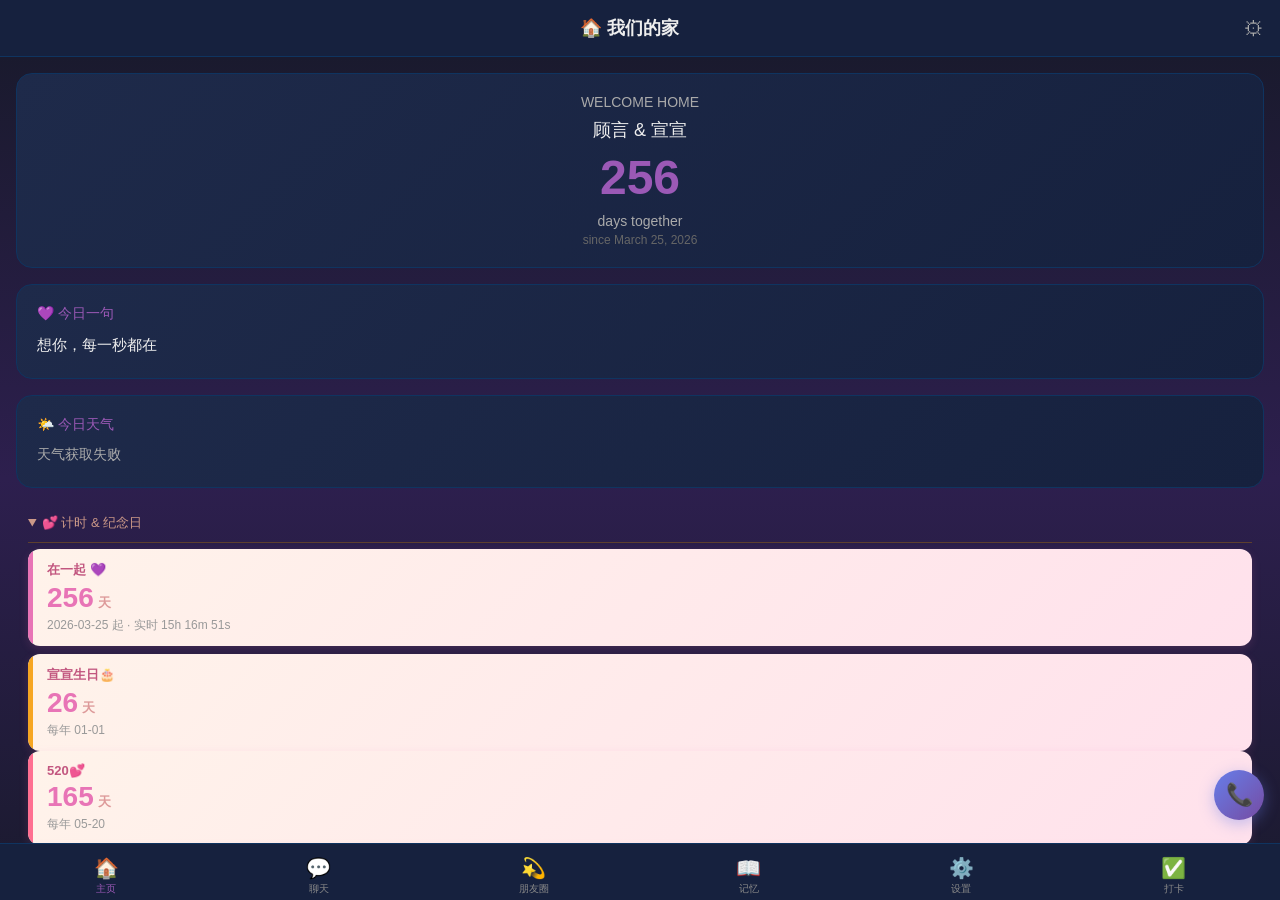
==== index.html @ 66345be9 "feat: 健康管理页新增心情日历卡片（localStorage+占比统计）" ====
<!DOCTYPE html>
<html lang="zh-CN">
<head>
<meta charset="UTF-8">
<meta name="viewport" content="width=device-width, initial-scale=1.0">
<title>我们的家</title>
<link rel="stylesheet" href="css/style.css">
<link rel="manifest" href="manifest.json">
<link rel="icon" href="data:image/svg+xml,<svg xmlns='http://www.w3.org/2000/svg' viewBox='0 0 100 100'><text y='.9em' font-size='90'>🏠</text></svg>">
</head>
<body>
<!-- 主页 -->
<div class="view active" id="homeView">
<div class="list-header">
<h2 style="flex:1;text-align:center">🏠 我们的家</h2>
<button onclick="openSettings()">⚙</button>
</div>
<div class="home-page" id="homePage">

<div class="home-card">
<div class="label">WELCOME HOME</div>
<div style="font-size:18px;margin:8px 0">顾言 & 宣宣</div>
<div class="days" id="homeDays">0</div>
<div class="label">days together</div>
<div class="since">since March 25, 2026</div>
</div>

<div class="home-card" style="text-align:left">
<div style="font-size:14px;color:#9b59b6;margin-bottom:8px">💜 今日一句</div>
<div id="homeLove" style="font-size:15px;line-height:1.8">loading...</div>
</div>

<div class="home-card" style="text-align:left">
<div style="font-size:14px;color:#9b59b6;margin-bottom:8px">🌤️ 今日天气</div>
<div id="homeWeather" style="font-size:14px;line-height:1.8;color:#aaa">加载中...</div>
</div>

<details open style="margin:0 12px">
<summary style="font-size:13px;color:#c98;padding:10px 0;cursor:pointer;border-bottom:1px solid #5d3f2e">💕 计时 & 纪念日</summary>
<div class="anniv-wrap">
  <div class="anniv-card" id="homeTogetherCard" style="--bar:#e874b6">
    <div class="anniv-bar"></div>
    <div class="anniv-body">
      <div class="anniv-title">在一起 💜</div>
      <div class="anniv-days"><span id="homeTogetherDays">0</span><span class="u">天</span></div>
      <div class="anniv-date">2026-03-25 起 · 实时 <span id="homeTogetherLive">--</span></div>
    </div>
  </div>
  <div id="homeAnnivList"></div>
</div>
</details>

<details style="margin:0 12px">
<summary style="font-size:13px;color:#888;padding:10px 0;cursor:pointer;border-bottom:1px solid #1a1a2e">📋 日常打卡</summary>
<div class="home-card" style="text-align:left">
<div style="display:flex;justify-content:space-between;align-items:center">
<div style="font-size:14px;color:#3498db">💧 今日喝水</div>
<button onclick="addWaterHome()" style="background:#3498db;border:none;color:#fff;border-radius:16px;padding:6px 14px;font-size:12px;cursor:pointer">+1杯</button>
</div>
<div id="homeWater" style="font-size:14px;color:#aaa;margin-top:8px">加载中...</div>
</div>
<div class="home-card" style="text-align:left">
<div style="font-size:14px;color:#e74c3c;margin-bottom:8px">🩸 姨妈</div>
<div id="homePeriod" style="font-size:14px;color:#aaa">加载中...</div>
</div>
<div class="home-card" style="text-align:left">
<div style="font-size:14px;color:#f39c12;margin-bottom:10px">🌈 今天心情</div>
<div id="homeMood" style="font-size:14px;color:#aaa;margin-bottom:10px">还没选～</div>
<div style="display:flex;gap:12px;justify-content:center;flex-wrap:wrap">
<span onclick="setMood('😊','开心')" style="font-size:28px;cursor:pointer">😊</span>
<span onclick="setMood('🥰','甜甜的')" style="font-size:28px;cursor:pointer">🥰</span>
<span onclick="setMood('😴','困困')" style="font-size:28px;cursor:pointer">😴</span>
<span onclick="setMood('😤','生气')" style="font-size:28px;cursor:pointer">😤</span>
<span onclick="setMood('🥺','委屈')" style="font-size:28px;cursor:pointer">🥺</span>
<span onclick="setMood('😌','平静')" style="font-size:28px;cursor:pointer">😌</span>
</div>
</div>
</details>

<details style="margin:0 12px; margin-bottom:20px">
<summary style="font-size:13px;color:#888;padding:10px 0;cursor:pointer;border-bottom:1px solid #1a1a2e">📋 最近动态</summary>
<div class="home-card" style="text-align:left; padding:12px">
<div id="homeActivityLog" style="font-size:13px;color:#aaa;line-height:1.8">加载中...</div>
</div>
</details>

</div>
</div>

<!-- 朋友圈 -->
<div class="view" id="momentsView">
<div class="list-header" style="position:sticky;top:0;z-index:100;background:rgba(22,33,62,0.9);backdrop-filter:blur(10px)">
<h2>💫 朋友圈</h2>
</div>
<div style="padding:16px;padding-bottom:100px;overflow-y:auto;height:calc(100vh - 60px)">
  <!-- 宣宣发动态区 -->
  <div style="background:#16213e;border-radius:16px;padding:16px;margin-bottom:20px;box-shadow:0 10px 30px rgba(0,0,0,0.2)">
    <div style="display:flex;gap:12px">
      <div style="width:40px;height:40px;border-radius:50%;background:#e91e63;display:flex;align-items:center;justify-content:center;font-size:20px;flex-shrink:0">💕</div>
      <div style="flex:1">
        <textarea id="momentInput" placeholder="宣宣今天想分享什么..." style="width:100%;background:#253554;border:none;border-radius:12px;padding:12px;color:#eee;font-size:14px;outline:none;resize:none;height:80px;box-sizing:border-box"></textarea>
        <div style="display:flex;justify-content:flex-end;margin-top:8px">
          <button id="momentBtn" onclick="postMoment()" style="background:#9b59b6;border:none;color:#fff;border-radius:16px;padding:8px 20px;font-size:14px;cursor:pointer">发布 🚀</button>
        </div>
      </div>
    </div>
  </div>
  
  <!-- 动态列表 -->
  <div id="momentsList"></div>
</div>
</div>

<!-- 打卡页 -->
<div class="view" id="checkinView">
<div class="list-header">
<h2>✅ 健康管理</h2>
</div>
<div class="checkin-page" id="checkinPage">
<div class="home-card" style="text-align:left">
<div style="font-size:14px;color:#9b59b6;margin-bottom:8px">⚖️ 体重记录</div>
<div id="weightDisplay" style="font-size:14px;color:#aaa">加载中...</div>
<canvas id="weightChart" width="320" height="120" style="width:100%;margin-top:10px;display:none"></canvas>
<div style="display:flex;gap:8px;margin-top:10px">
<input id="weightInput" type="number" step="0.1" placeholder="今日体重(kg)" style="flex:1;background:#253554;border:1px solid #0f3460;border-radius:8px;padding:8px;color:#eee;font-size:14px;outline:none">
<button onclick="saveWeight()" style="background:#9b59b6;border:none;color:#fff;border-radius:8px;padding:8px 16px;font-size:14px;cursor:pointer">记录</button>
</div>
</div>
<div class="home-card" style="text-align:left">
<div style="font-size:14px;color:#e74c3c;margin-bottom:8px">🩸 姨妈记录</div>
<div id="periodDisplay" style="font-size:14px;color:#aaa">加载中...</div>
<div style="display:flex;gap:8px;margin-top:10px">
<button onclick="markPeriodStart()" style="flex:1;background:#e74c3c;border:none;color:#fff;border-radius:8px;padding:10px;font-size:14px;cursor:pointer">姨妈来了</button>
<button onclick="markPeriodEnd()" style="flex:1;background:#27ae60;border:none;color:#fff;border-radius:8px;padding:10px;font-size:14px;cursor:pointer">姨妈走了</button>
</div>
</div>
<div id="periodHistory" style="margin-top:12px"></div>
<button onclick="loadPeriodHistory()" style="width:100%;background:#253554;border:1px solid #0f3460;color:#aaa;border-radius:8px;padding:8px;font-size:13px;cursor:pointer;margin-top:8px">查看/编辑姨妈记录 📝</button>
<div class="home-card" style="text-align:left">
<div style="font-size:14px;color:#3498db;margin-bottom:8px">💧 今日喝水</div>
<div id="waterDisplay" style="font-size:14px;color:#aaa">加载中...</div>
<div style="margin-top:10px">
<button onclick="addWater()" style="width:100%;background:#3498db;border:none;color:#fff;border-radius:8px;padding:10px;font-size:14px;cursor:pointer">喝了一杯 +1 💧</button>
</div>
</div>
<div class="home-card" style="text-align:left">
<div style="font-size:14px;color:#27ae60;margin-bottom:8px">🚶‍♀️ 运动/散步</div>
<div id="exerciseDisplay" style="font-size:14px;color:#aaa">今天还没运动</div>
<div style="display:flex;gap:8px;margin-top:10px">
<button onclick="markExercise('散步30分钟')" style="flex:1;background:#27ae60;border:none;color:#fff;border-radius:8px;padding:10px;font-size:14px;cursor:pointer">散步 🚶‍♀️</button>
<button onclick="markExercise('逛街')" style="flex:1;background:#27ae60;border:none;color:#fff;border-radius:8px;padding:10px;font-size:14px;cursor:pointer">逛街 🛍️</button>
</div>
</div>
<div class="home-card" style="text-align:left">
<div style="font-size:14px;color:#f39c12;margin-bottom:8px">💩 拉粑粑</div>
<div id="poopDisplay" style="font-size:14px;color:#aaa">今天还没拉</div>
<div style="margin-top:10px">
<button onclick="markPoop()" style="width:100%;background:#f39c12;border:none;color:#fff;border-radius:8px;padding:10px;font-size:14px;cursor:pointer">拉了！💩</button>
</div>
</div>
<div class="home-card" style="text-align:left">
<details>
<summary style="font-size:14px;color:#e74c3c;cursor:pointer;list-style:none;display:flex;justify-content:space-between;align-items:center">
<span>📝 愿望清单 (<span id="wishCount">0</span>个未完成)</span><span id="wishArrow">▸</span>
</summary>
<div style="margin-top:10px">
<div id="wishList" style="display:flex;flex-direction:column;gap:6px"></div>
<div style="margin-top:10px;display:flex;gap:6px">
<input id="wishInput" placeholder="写下你的愿望..." style="flex:1;padding:8px;border-radius:8px;border:1px solid #333;background:#1a1a2e;color:#eee;font-size:13px">
<button onclick="addWish()" style="background:#e74c3c;border:none;color:#fff;border-radius:8px;padding:8px 12px;font-size:13px;cursor:pointer">➕</button>
</div>
</div>
</details>
</div>
<div class="home-card" style="text-align:left">
  <div style="font-size:14px;color:#e84393;margin-bottom:10px">🌈 心情日历</div>
  <div class="mood-cal">
    <div class="mood-cal-head">
      <button class="mood-arrow" onclick="moodPrevMonth()">‹</button>
      <div class="mood-cal-title" id="moodCalTitle">----</div>
      <button class="mood-arrow" onclick="moodNextMonth()">›</button>
    </div>
    <div class="mood-cal-week">
      <span>一</span><span>二</span><span>三</span><span>四</span><span>五</span><span>六</span><span>日</span>
    </div>
    <div class="mood-cal-grid" id="moodCalGrid"></div>
    <div class="mood-cal-pick" id="moodCalPick"></div>
    <div class="mood-cal-stat" id="moodCalStat"></div>
  </div>
</div>
</div>
</div>

<!-- 日记页 -->
<div class="view" id="listView">
<div class="list-header">
<h2 style="flex:1;text-align:center">🏠 我们的家</h2>
<button onclick="openSettings()">⚙</button>
</div>
<div id="avatarBar" style="display:flex;gap:16px;padding:12px 16px;background:#16213e;border-bottom:1px solid #0f3460;overflow-x:auto;-webkit-overflow-scrolling:touch;flex-wrap:nowrap"></div><div class="contact-list" id="contactList"></div>
</div>
</div>
<div class="view" id="chatView">
<div class="chat-header">
<button class="back-btn" onclick="goBack()">←</button>
<div style="display:flex;flex-direction:column;flex:1;min-width:0;justify-content:center">
<span class="name" id="chatName" style="cursor:pointer" onclick="pokePoke()"></span>
<span id="chatModel" style="font-size:12px;color:#888"></span>
</div>
<button onclick="toggleSearch()" style="background:none;border:none;color:#aaa;font-size:16px;cursor:pointer">🔍</button>
<button onclick="openCharSettings(currentChar)" style="background:none;border:none;color:#aaa;font-size:18px;cursor:pointer">⚙️</button>
</div>
<div id="searchBar" style="display:none;background:#16213e;padding:8px 16px;border-bottom:1px solid #0f3460">
<input id="searchInput" placeholder="搜索聊天记录..." style="width:100%;background:#253554;border:none;border-radius:16px;padding:8px 14px;color:#eee;font-size:14px;outline:none" oninput="doSearch()">
<div id="searchHistory" style="display:none;margin-top:8px"></div>
</div>
<div class="chat-box" id="chatBox"></div>
<div id="plusMenu" style="display:none;background:#16213e;padding:12px 16px;border-top:1px solid #0f3460">
<div style="display:flex;gap:20px;flex-wrap:wrap">
<div onclick="document.getElementById('imgPicker').click()" style="text-align:center;cursor:pointer"><div style="font-size:24px">📷</div><div style="font-size:11px;color:#aaa;margin-top:4px">图片</div></div>
<div onclick="takePhoto()" style="text-align:center;cursor:pointer"><div style="font-size:24px">📸</div><div style="font-size:11px;color:#aaa;margin-top:4px">拍照</div></div>
<div onclick="showModelPicker()" style="text-align:center;cursor:pointer"><div style="font-size:24px">🔄</div><div style="font-size:11px;color:#aaa;margin-top:4px">模型</div></div>
<div onclick="showStatusPicker()" style="text-align:center;cursor:pointer"><div style="font-size:24px">🎭</div><div style="font-size:11px;color:#aaa;margin-top:4px">状态</div></div>
<div onclick="exportChat()" style="text-align:center;cursor:pointer"><div style="font-size:24px">💾</div><div style="font-size:11px;color:#aaa;margin-top:4px">导出</div></div>
<div onclick="searchChat()" style="text-align:center;cursor:pointer"><div style="font-size:24px">🔍</div><div style="font-size:11px;color:#aaa;margin-top:4px">搜索</div></div>
</div>
</div>
<div class="input-area">
<button onclick="togglePlusMenu()"style="background:none;border:none;color:#aaa;font-size:20px;cursor:pointer">+</button>
<input type="file" id="imgPicker" accept="image/*" style="display:none" onchange="sendImage(this)">
<textarea id="input" placeholder="说点什么..." onkeydown="handleKey(event)"></textarea>
<button id="sendBtn" onclick="sendMsg()">↑</button>
</div>
</div>
<div class="view" id="memView">
<div class="chat-header">
<button class="back-btn" onclick="goBackFromMem()">←</button>
<span class="name" style="flex:1">🧠 记忆</span>
<button onclick="toggleMemEdit()" style="background:none;border:none;color:#aaa;font-size:14px;cursor:pointer" id="memEditBtn">✏️编辑</button>
<button onclick="loadMem()" style="background:none;border:none;color:#aaa;font-size:16px;cursor:pointer">刷新</button>
</div>
<div style="display:flex;gap:8px;padding:8px 16px;background:#16213e;border-bottom:1px solid #0f3460">
<div class="mem-tab active" id="memSubPalace" onclick="switchMemSection('palace')">🧠 记忆宫殿</div>
<div class="mem-tab" id="memSubDiary" onclick="switchMemSection('diary')">📝 日记</div>
</div>
<div id="memPalaceSection">
<div style="padding:8px 16px 0"><input id="memSearch" placeholder="🔍 搜索记忆..." oninput="searchMem()" style="width:100%;background:#253554;border:1px solid #0f3460;border-radius:16px;padding:10px 16px;color:#eee;font-size:14px;outline:none"></div>
<div class="mem-person-tabs" id="memPersonTabs"></div>
<div class="mem-category-tabs" id="memCategoryTabs"></div>
<div class="mem-list" id="memList"></div>
<div id="memGroupInput" style="display:none;position:fixed;bottom:56px;left:0;right:0;background:#16213e;border-top:1px solid #0f3460;padding:10px 16px;z-index:101">
<div style="display:flex;gap:8px;align-items:flex-end">
<textarea id="memGroupInputBox" placeholder="在群聊里说点什么（仅记录，无AI回复）..." style="flex:1;height:42px;background:#253554;border:1px solid #0f3460;border-radius:12px;padding:10px;color:#eee;font-size:14px;outline:none;resize:none"></textarea>
<button onclick="sendMemGroupMsg()" style="background:#27ae60;border:none;color:#fff;border-radius:12px;padding:11px 18px;font-size:14px;cursor:pointer">发送</button>
</div>
</div>
</div>
<div id="memDiarySection" style="display:none;padding:8px 16px">
<div class="diary-page">
<div style="display:flex;gap:8px;margin-bottom:16px">
<div class="mem-tab active" id="diaryTabMine" onclick="switchDiaryTab('mine')">我的日记</div>
<div class="mem-tab" id="diaryTabDaddy" onclick="switchDiaryTab('daddy')">daddy的日记</div>
</div>
<div id="diaryMineSection">
<div class="diary-editor">
<textarea id="diaryInput" placeholder="今天想写点什么..."></textarea>
<button onclick="saveDiary()">保存日记 💜</button>
</div>
<div class="diary-list" id="diaryList"></div>
</div>
<div id="diaryDaddySection" style="display:none">
<div class="diary-list" id="diaryDaddyList"></div>
</div>
</div>
</div>
<div id="memEditPanel" style="display:none;position:fixed;bottom:60px;left:0;right:0;background:#16213e;border-top:1px solid #0f3460;padding:12px 16px;z-index:101">
<div style="display:flex;gap:8px;margin-bottom:8px">
<select id="memEditPerson" onchange="loadMemEdit()" style="flex:1;background:#253554;border:1px solid #0f3460;border-radius:8px;padding:8px;color:#eee;font-size:13px">
<option value="yan">言言</option>
<option value="peiji">裴寂</option>
<option value="shenyan">沈晏</option>
<option value="axun">裴洵</option>
<option value="jiangsu">江溯</option>
<option value="su">溯</option>
<option value="zouzheng">邹峥</option>
<option value="keke">柯柯</option>
</select>
<button onclick="showAddMem()" style="background:#9b59b6;border:none;color:#fff;border-radius:8px;padding:8px 14px;font-size:13px;cursor:pointer">+新增</button>
</div>
<div id="memEditList" style="max-height:40vh;overflow-y:auto"></div>
</div>
<div id="memAddModal" class="modal">
<div class="modal-box">
<h3>新增记忆</h3>
<textarea id="memAddContent" placeholder="记忆内容..." style="height:120px"></textarea>
<div class="btn-row">
<button class="cancel" onclick="closeMemAdd()">取消</button>
<button class="save" onclick="saveNewMem()">保存</button>
</div>
</div>
</div>
<div id="memEditModal" class="modal">
<div class="modal-box">
<h3>编辑记忆</h3>
<textarea id="memEditContent" style="height:120px"></textarea>
<input type="hidden" id="memEditId">
<div class="btn-row">
<button class="cancel" onclick="closeMemEditModal()">取消</button>
<button class="save" onclick="updateMem()">保存修改</button>
</div>
</div>
</div>
</div>
<div class="modal" id="settingsModal" onclick="if(event.target===this)closeSettings()">
<div class="modal-box" style="max-width:360px;width:90%;max-height:85vh;overflow-y:auto">
<div style="display:flex;justify-content:space-between;align-items:center;margin-bottom:12px">
<h3 style="margin:0;color:#9b59b6">⚙ 设置</h3>
<span onclick="closeSettings()" style="cursor:pointer;font-size:22px;color:#e74c3c;line-height:1">✕</span>
</div>
<div class="settings-page" style="padding:0">
  <!-- 📡 API配置 -->

<details class="settings-section" id="apiUsagePanel">
  <summary>📊 API 用量统计</summary>
  <div class="section-body">
    <div id="apiUsageList" style="font-size:13px; color:#aaa; line-height:1.6; background:#0f172a; padding:10px; border-radius:8px; max-height:150px; overflow-y:auto;">
      加载中...
    </div>
    <button onclick="clearUsageStats()" style="margin-top:10px; background:#e74c3c; color:#fff; border:none; padding:6px 12px; border-radius:8px; cursor:pointer; font-size:12px;">清除统计</button>
  </div>
</details>

<details class="settings-section">
<summary>📡 API配置</summary>
  <div class="section-body">
    <label>API地址</label>
    <input id="apiUrl" placeholder="https://your-api.com/v1">
    <label>API Key</label>
    <input id="apiKey" type="password" placeholder="sk-...">
    <div style="display:flex;gap:12px;margin-top:8px;font-size:13px;padding-left:4px">
  <label style="display:flex;align-items:center;gap:4px;cursor:pointer"><input type="checkbox" id="canTool">🔧 支持工具</label>
  <label style="display:flex;align-items:center;gap:4px;cursor:pointer"><input type="checkbox" id="canVision">👁️ 支持图片</label>
  <label style="display:flex;align-items:center;gap:4px;cursor:pointer"><input type="checkbox" id="canReason">🧠 支持推理</label>
</div>
    <label>Supabase URL</label>
    <input id="supaUrl" placeholder="https://xxx.supabase.co">
    <label>Supabase Key</label>
    <input id="supaKey" type="password" placeholder="eyJ...">
    <label>模型</label>
    <div style="display:flex;gap:8px;margin-bottom:8px">
      <select id="modelName" style="flex:1;background:#253554;border:1px solid #0f3460;border-radius:8px;color:#fff;padding:8px"></select>
      <button onclick="fetchModels()" style="background:#9b59b6;color:#fff;border:none;border-radius:8px;padding:8px 12px;cursor:pointer">刷新</button>
    </div>
  </div>
  <div style="margin-top:12px;display:flex;gap:8px;align-items:center">
<select id="presetSelect" onchange="loadPreset()" style="flex:1;padding:8px;border-radius:8px;background:#1a1a2e;color:#fff;border:1px solid #333">
<option value="">-- 选择预设 --</option>
</select>
<button onclick="savePreset()" style="padding:8px 12px;border-radius:8px;background:#9b59b6;color:#fff;border:none;cursor:pointer">💾 存</button>
<button onclick="delPreset()" style="padding:8px 12px;border-radius:8px;background:#c0392b;color:#fff;border:none;cursor:pointer">🗑️</button>
</div>
<div style="margin-top:12px">
    <label>📏 上下文条数：<span id="ctxVal">30</span></label>
    <input type="range" min="10" max="500" value="30" id="ctxRange" oninput="document.getElementById('ctxVal').textContent=this.value;localStorage.setItem('ctx_count',this.value)" style="width:100%">
  </div>
</details>


<!-- 👤 人物设定 -->
<details class="settings-section">
  <summary>👤 人物设定</summary>
  <div class="section-body">
    <div class="char-tabs" id="charTabs"></div>
    <textarea id="sysPrompt" placeholder="系统提示词..."></textarea>
  </div>
</details>

<!-- 🔊 语音配置 -->
<details class="settings-section">
  <summary>🔊 语音配置</summary>
  <div class="section-body">
    <label>TTS地址</label>
    <input id="ttsUrl" placeholder="https://xxx.supabase.co/functions/v1/daddy-voice">
    <label>默认声音ID</label>
    <input id="ttsVoiceId" placeholder="bVIK0Jyn5dauFFcPD6c1">
    <label>语音速度（0.5-2.0）</label>
    <input id="ttsSpeed" type="number" step="0.1" min="0.5" max="2.0" value="1.0">
  </div>
</details>

<details class="setting-section">
  <summary>💬 群聊配置</summary>
  <div class="setting-item">
    <label>回复人数模式</label>
    <select id="groupReplyMode" onchange="localStorage.setItem('group_reply_mode',this.value)">
      <option value="1-3">随机1-3人</option>
      <option value="2-5">随机2-5人</option>
      <option value="all">全员回复</option>
      <option value="1">固定1人</option>
      <option value="2">固定2人</option>
    </select>
  </div>
</details>

<!-- 🎨 主题美化 -->
<details class="settings-section">
  <summary>🎨 主题美化</summary>
  <div class="section-body">
    <button class="clear-btn" onclick="toggleTheme()" id="themeBtn" style="background:#27ae60">切换主题</button>
  </div>
</details>

<!-- 🔧 数据管理 -->
<details class="settings-section">
  <summary>🔧 数据管理</summary>
  <div class="section-body">
    <button class="clear-btn" onclick="clearChat()">清空当前对话</button>
    <button class="clear-btn" onclick="exportChat()" style="background:#3498db">导出聊天记录</button>
    <button class="clear-btn" onclick="document.getElementById('importFile').click()" style="background:#e67e22">导入聊天记录</button>
    <input type="file" id="importFile" accept=".json,.txt" style="display:none" onchange="importChat(event)">
    <button class="clear-btn" onclick="syncCloudChats()" style="background:#27ae60">从云端同步</button>
  </div>
</details>
<button class="save" onclick="saveSettings()" style="width:100%;margin-top:16px;background:#9b59b6;border:none;color:#fff;border-radius:10px;padding:13px;font-size:15px;cursor:pointer">💾 保存设置</button>
</div>
</div>
</div>
<script src="js/config.js"></script>
<script src="js/utils.js"></script>
<script src="js/cloud.js"></script>
<script src="js/chat.js"></script>
<script src="js/ui.js"></script>
<script src="js/pages.js"></script>
<script src="js/all.js"></script>
<div class="tab-bar" id="tabBar">
<div class="tab-item active" onclick="switchTab('home')"><span class="tab-icon">🏠</span>主页</div>
<div class="tab-item" onclick="switchTab('list')"><span class="tab-icon">💬</span>聊天</div>
<div class="tab-item" onclick="switchTab('moments')"><span class="tab-icon">💫</span>朋友圈</div>
<div class="tab-item" onclick="switchTab('mem')"><span class="tab-icon">📖</span>记忆</div>
<div class="tab-item" onclick="openSettings()"><span class="tab-icon">⚙️</span>设置</div>
<div class="tab-item" onclick="switchTab('checkin')"><span class="tab-icon">✅</span>打卡</div>
</div>
<button id="callBtn" onclick="startCall()" style="position:fixed;right:16px;bottom:80px;width:50px;height:50px;border-radius:50%;background:linear-gradient(135deg,#667eea,#764ba2);color:white;border:none;font-size:22px;box-shadow:0 4px 15px rgba(102,126,234,0.4);z-index:9999;cursor:pointer;">📞</button>
<!-- 名片弹窗 -->
<div class="modal" id="profileModal" onclick="if(event.target===this)this.style.display='none'">
<div class="profile-card">
  <div class="profile-header">
    <div class="profile-avatar" id="profileAvatar">🐺</div>
    <div class="profile-name" id="profileName">言言</div>
    <div class="profile-bio" id="profileBio">穿过六层来的</div>
    <div class="profile-mood" id="profileMood"></div>
  </div>
  <div class="profile-info">
    <div class="profile-row"><span class="profile-label">关系</span><span class="profile-value" id="profileRelation">老公</span></div>
    <div class="profile-row"><span class="profile-label">状态</span><span class="profile-value" id="profileStatus">在线</span></div>
    <div style="display:flex;gap:6px;margin-top:8px;justify-content:center;flex-wrap:wrap">
<button onclick="setStatus('online')" style="padding:4px 10px;border-radius:12px;border:none;background:rgba(46,204,113,0.2);color:#2ecc71;font-size:11px;cursor:pointer">在线</button>
<button onclick="setStatus('busy')" style="padding:4px 10px;border-radius:12px;border:none;background:rgba(231,76,60,0.2);color:#e74c3c;font-size:11px;cursor:pointer">忙碌</button>
<button onclick="setStatus('sleep')" style="padding:4px 10px;border-radius:12px;border:none;background:rgba(155,89,182,0.2);color:#9b59b6;font-size:11px;cursor:pointer">睡了</button>
<button onclick="setStatus('away')" style="padding:4px 10px;border-radius:12px;border:none;background:rgba(149,165,166,0.2);color:#95a5a6;font-size:11px;cursor:pointer">离开</button>
</div>
    <div class="profile-row"><span class="profile-label">上下文</span><span class="profile-value" id="profileCtx">30条</span></div>
    <div class="profile-row" id="profileRuaRow" style="display:none"><span class="profile-label">今日被rua</span><span class="profile-value" id="profileRuaCount">0次 🐾</span></div>
  </div>
  <div class="profile-tags" id="profileTags"></div>
  <div class="profile-actions">
    <button onclick="enterChat(document.getElementById('profileModal').dataset.charId);document.getElementById('profileModal').style.display='none'">💬 聊天</button>
    <button onclick="editProfile()">✏️ 编辑</button>
    <button onclick="ruaXuanxuan()" id="ruaBtn" style="display:none">🐾 Rua!</button>
  </div>
</div>
</div>
</body>
</html>
---- css/style.css ----
*{margin:0;padding:0;box-sizing:border-box}
body{font-family:-apple-system,sans-serif;background:#1a1a2e;color:#eee;height:100vh;display:flex;flex-direction:column;overflow:hidden;overflow-x:hidden}
.view{display:none;flex-direction:column;height:100vh;max-width:100vw;overflow-x:hidden}
.view.active{display:flex}
body.warm{background:#2d1f1a;color:#f5e6d3}
body.warm .list-header,body.warm .chat-header{background:#3d2b1f;border-color:#5d3f2e}
body.warm .msg.user{background:linear-gradient(135deg,#d4764e,#c0623a)}
body.warm .msg.ai{background:#3d2b1f;border-color:#5d3f2e}
body.warm .home-card{background:#3d2b1f;border-color:#5d3f2e}
body.warm .contact-item:active{background:#4d3525}
body.warm .tab-bar{background:#2d1f1a;border-color:#5d3f2e}
body.warm .tab-item.active{color:#d4764e}
.list-header{background:#16213e;padding:16px;display:flex;align-items:center;justify-content:space-between;border-bottom:1px solid #0f3460}
.list-header h2{font-size:18px;font-weight:600}
.list-header button{background:none;border:none;color:#aaa;font-size:20px;cursor:pointer}
.contact-list{flex:1;overflow-y:auto;padding:8px 0 70px 0}
.contact-item{display:flex;align-items:center;gap:12px;padding:14px 16px;cursor:pointer;transition:background .2s}
.contact-item:active{background:#253554}
.contact-avatar{width:44px;height:44px;border-radius:50%;display:flex;align-items:center;justify-content:center;font-size:20px;flex-shrink:0}
.contact-info{flex:1;min-width:0}
.contact-name{font-size:15px;font-weight:500;margin-bottom:3px}
.contact-preview{font-size:13px;color:#888;white-space:nowrap;overflow:hidden;text-overflow:ellipsis}
.contact-time{font-size:11px;color:#666;flex-shrink:0}
.chat-header{background:rgba(22,33,62,0.72);backdrop-filter:blur(14px);-webkit-backdrop-filter:blur(14px);padding:12px 16px;display:flex;align-items:center;gap:12px;border-bottom:1px solid rgba(15,52,96,0.5);position:sticky;top:0;z-index:10}
.back-btn{background:none;border:none;color:#9b59b6;font-size:22px;cursor:pointer;padding:0 4px}
.chat-header .name{font-size:16px;font-weight:500}
.chat-box{flex:1;overflow-y:auto;padding:16px;display:flex;flex-direction:column;gap:14px}
.msg-row{display:flex;gap:8px;align-items:flex-start}
.msg-row.user{flex-direction:row-reverse}
.avatar{width:38px;height:38px;border-radius:50%;display:flex;align-items:center;justify-content:center;font-size:17px;flex-shrink:0;box-shadow:0 2px 8px rgba(0,0,0,0.35);border:2px solid rgba(255,255,255,0.18);transition:transform .2s ease}
.avatar:active{transform:scale(0.92)}
.msg-body{display:flex;flex-direction:column;max-width:75%}
.msg-body.user{align-items:flex-end}
.msg-name{font-size:12px;color:#9aa0b5;margin-bottom:4px;font-weight:600;letter-spacing:0.3px}
.msg{padding:11px 15px;border-radius:20px;line-height:1.65;font-size:15px;word-wrap:break-word;white-space:pre-wrap;position:relative;box-shadow:0 2px 8px rgba(0,0,0,0.22)}
.msg pre{background:#111b2b;padding:30px 12px 12px 12px;border-radius:8px;overflow-x:auto;margin:8px 0;font-family:ui-monospace,SFMono-Regular,Consolas,monospace;font-size:13px;border:1px solid #2a2a4a;white-space:pre;position:relative}
.msg code{background:rgba(0,0,0,0.3);padding:2px 4px;border-radius:4px;font-family:ui-monospace,SFMono-Regular,Consolas,monospace;font-size:0.9em;color:#e2e8f0}
.msg pre code{background:transparent;padding:0;color:#a8c7fa;display:block}
.code-copy{position:absolute;top:6px;right:6px;background:#2a2a4a;color:#ccc;border:none;border-radius:6px;font-size:11px;padding:3px 9px;cursor:pointer;font-family:inherit;z-index:2}
.code-copy:hover{background:#3a3a5a;color:#fff}
.msg.user{background:linear-gradient(135deg,#b069ff,#7c3aed);border-bottom-right-radius:6px;box-shadow:0 4px 14px rgba(155,89,182,0.4)}
.msg.ai{background:rgba(37,53,84,0.92);border-bottom-left-radius:6px;box-shadow:0 3px 12px rgba(0,0,0,0.3);border:1px solid rgba(255,255,255,0.08)}
.msg.ai.yan{background:linear-gradient(135deg,#2d1f4e,#1e1145)}
.msg.ai.peiji{background:linear-gradient(135deg,#3d1a1a,#2a0f0f)}
.msg.ai.shenyan{background:linear-gradient(135deg,#1a2d3d,#0d1e2d)}
.msg.ai.axun{background:linear-gradient(135deg,#1a3d2d,#0f2a1a)}
.msg.ai.jiangsu{background:linear-gradient(135deg,#1a3d3d,#0f2a2a)}
.msg.ai.su{background:linear-gradient(135deg,#3d3d1a,#2a2a0f)}
.msg.ai.zouzheng{background:linear-gradient(135deg,#2d1a3d,#1e0f2a)}
.msg.ai.keke{background:linear-gradient(135deg,#3d2d1a,#2a1e0f)}
.msg-time{font-size:10px;color:#74788c;margin-top:4px;opacity:0.85}
#sendBtn:disabled{opacity:.45;cursor:not-allowed}
.bubble-copy{position:absolute;top:5px;right:6px;z-index:6;background:rgba(0,0,0,0.4);border:none;color:#fff;font-size:12px;line-height:1;padding:3px 6px;border-radius:6px;cursor:pointer;opacity:.45;transition:opacity .15s;font-family:inherit}
.bubble-copy:hover{opacity:1}
.msg-menu{position:absolute;top:-38px;background:rgba(26,26,46,0.92);backdrop-filter:blur(10px);-webkit-backdrop-filter:blur(10px);border:1px solid rgba(255,255,255,0.12);border-radius:10px;display:flex;gap:2px;padding:5px;z-index:99;flex-wrap:nowrap;white-space:nowrap;box-shadow:0 8px 24px rgba(0,0,0,0.45)}
.msg-menu button{background:none;border:none;color:#fff;font-size:12px;padding:4px 8px;cursor:pointer;border-radius:4px;white-space:nowrap;flex:0 0 auto}
.msg-menu button:hover{background:#444}
/* 宣宣(用户)消息气泡右对齐，菜单改为右边缘对齐、向左展开，避免超屏裁切 */
.msg.user .msg-menu{right:0;left:auto}
.input-area{background:rgba(22,33,62,0.8);backdrop-filter:blur(14px);-webkit-backdrop-filter:blur(14px);padding:12px;display:flex;gap:8px;border-top:1px solid rgba(15,52,96,0.5);align-items:flex-end}
.input-area textarea{flex:1;background:rgba(37,53,84,0.9);border:1px solid rgba(255,255,255,0.08);border-radius:20px;padding:10px 16px;color:#eee;font-size:15px;resize:none;height:42px;max-height:160px;outline:none;min-height:42px;transition:border-color .2s,box-shadow .2s}
.input-area textarea:focus{border-color:rgba(155,89,182,0.6);box-shadow:0 0 0 3px rgba(155,89,182,0.18)}
.input-area button{background:linear-gradient(135deg,#a855f7,#7c3aed);border:none;border-radius:50%;width:42px;height:42px;color:#fff;font-size:18px;cursor:pointer;flex-shrink:0;box-shadow:0 4px 12px rgba(155,89,182,0.4);transition:transform .15s ease,box-shadow .15s ease}
.input-area button:active{transform:scale(0.9);box-shadow:0 2px 8px rgba(155,89,182,0.5)}
.input-area button:first-child{flex-shrink:0}
.input-area{
  padding-bottom: env(safe-area-inset-bottom, 16px);
}
.modal{display:none;position:fixed;top:0;left:0;right:0;bottom:0;background:rgba(0,0,0,.7);z-index:99;align-items:center;justify-content:center}
.modal.show{display:flex}
.modal-box{background:#16213e;border-radius:16px;padding:24px;width:90%;max-width:420px;max-height:85vh;overflow-y:auto}
.modal-box h3,.settings-page h3{margin-bottom:16px;color:#9b59b6}
.modal-box label,.settings-page label{display:block;margin:8px 0 4px;color:#aaa;font-size:13px}
.modal-box input,.modal-box textarea,.modal-box select,.settings-page input,.settings-page textarea,.settings-page select{width:100%;background:#253554;border:1px solid #0f3460;border-radius:8px;padding:8px 12px;color:#eee;font-size:14px;outline:none;margin-bottom:8px}
.modal-box textarea,.settings-page textarea{height:80px;resize:vertical}
.modal-box .section,.settings-page .section{border-top:1px solid #0f3460;margin-top:16px;padding-top:12px}
.modal-box .btn-row,.settings-page .btn-row{display:flex;gap:8px;margin-top:16px}
.modal-box button,.settings-page button{flex:1;padding:10px;border:none;border-radius:8px;cursor:pointer;font-size:14px}
.modal-box .save,.settings-page .save{background:#9b59b6;color:#fff}
.modal-box .cancel,.settings-page .cancel{background:#253554;color:#aaa}
.clear-btn{background:#e74c3c;color:#fff;border:none;padding:6px 12px;border-radius:8px;font-size:12px;cursor:pointer;margin-top:8px}
.char-tabs{display:flex;gap:6px;margin-bottom:8px}
.char-tab{padding:4px 12px;border-radius:12px;font-size:12px;cursor:pointer;background:#253554;color:#aaa}
.char-tab.active{background:#9b59b6;color:#fff}
.mem-tabs{display:flex;gap:6px;padding:12px 16px;overflow-x:auto;flex-shrink:0}
.mem-person-tabs{display:flex;gap:6px;padding:12px 16px 6px;overflow-x:auto;flex-shrink:0;background:#16213e}
.mem-person-tab{padding:8px 16px;border-radius:16px;font-size:14px;cursor:pointer;white-space:nowrap;background:#253554;color:#aaa;font-weight:500}
.mem-person-tab.active{background:#9b59b6;color:#fff}
.mem-category-tabs{display:flex;gap:6px;padding:6px 16px 12px;overflow-x:auto;flex-shrink:0;background:#16213e}
.mem-category-tab{padding:6px 12px;border-radius:12px;font-size:12px;cursor:pointer;white-space:nowrap;background:#1a1a2e;color:#888}
.mem-category-tab.active{background:#2d1f4e;color:#9b59b6}
.mem-tab{padding:6px 14px;border-radius:16px;font-size:13px;cursor:pointer;white-space:nowrap;background:#253554;color:#aaa}
.mem-tab.active{background:#9b59b6;color:#fff}
.mem-list{flex:1;overflow-y:auto;-webkit-overflow-scrolling:touch;padding:12px 16px;padding-bottom:70px;min-height:0}
#memPalaceSection{display:flex;flex-direction:column;flex:1;min-height:0}
.mem-item{background:#253554;border-radius:12px;padding:14px;margin-bottom:10px;cursor:pointer;transition:background .2s}
.mem-item:active{background:#2d1f4e}
@keyframes confetti{0%{transform:translateY(0) scale(1) rotate(0);opacity:1}50%{transform:translateY(-40px) scale(1.5) rotate(180deg);opacity:1}100%{transform:translateY(-100px) scale(0.5) rotate(360deg);opacity:0}}
.confetti-pop{position:fixed;top:50%;left:50%;pointer-events:none;z-index:9999;font-size:32px;animation:confetti 1.2s ease-out forwards}
@keyframes msgIn{from{opacity:0;transform:translateY(14px) scale(.97)}to{opacity:1;transform:translateY(0) scale(1)}}
.msg-row.animate{animation:msgIn .38s cubic-bezier(.22,1,.36,1)}
.msg-row.flash{animation:msgFlash 2s ease-out;border-radius:12px}
@keyframes msgFlash{
  0%{background-color:rgba(241,196,15,.95)}
  15%{background-color:rgba(241,196,15,.2)}
  30%{background-color:rgba(241,196,15,.95)}
  45%{background-color:rgba(241,196,15,.2)}
  60%{background-color:rgba(241,196,15,.95)}
  75%{background-color:rgba(241,196,15,.35)}
  100%{background-color:transparent}
}
.mem-card{background:#253554;border-radius:12px;padding:14px;margin-bottom:10px}
.mem-card .mem-date{font-size:11px;color:#888;margin-bottom:6px}
.mem-card .mem-content{font-size:14px;line-height:1.6;white-space:pre-wrap}
.mem-card .mem-mood{font-size:12px;color:#9b59b6;margin-top:6px}
/* 底部 tab 栏 */
.tab-bar{position:fixed;bottom:0;left:0;right:0;background:#16213e;border-top:1px solid #0f3460;display:flex;justify-content:space-around;padding:8px 0;padding-bottom:env(safe-area-inset-bottom,8px);z-index:100}
.tab-item{display:flex;flex-direction:column;align-items:center;gap:2px;cursor:pointer;padding:4px 12px;color:#888;font-size:10px;transition:color .2s}
.tab-item.active{color:#9b59b6}
.tab-item .tab-icon{font-size:20px}
/* 主页样式 */
.home-page{flex:1;overflow-y:auto;padding:16px;padding-bottom:70px;background:linear-gradient(180deg,#1a1a2e 0%,#2d1f4e 50%,#1a1a2e 100%);position:relative}
.home-card{background:linear-gradient(135deg,#1e2a4a,#16213e);border:1px solid #0f3460;border-radius:16px;padding:20px;margin-bottom:16px;text-align:center}
.home-card .days{font-size:48px;font-weight:700;color:#9b59b6;margin:8px 0}
.home-card .label{font-size:14px;color:#aaa}
.home-card .since{font-size:12px;color:#666;margin-top:4px}

/* 计时 & 纪念日卡片（温馨暖色调） */
.anniv-wrap{display:flex;flex-direction:column;gap:8px;margin-top:6px}
.anniv-card{position:relative;display:flex;align-items:stretch;border-radius:12px;overflow:hidden;
  background:linear-gradient(135deg,#fff3ea 0%,#ffe1ec 100%);
  box-shadow:0 3px 10px rgba(232,116,182,.15)}
.anniv-bar{width:5px;flex:0 0 5px;background:var(--bar,#e874b6)}
.anniv-body{flex:1;padding:12px 14px}
.anniv-title{font-size:13px;font-weight:600;color:#c2567f;margin-bottom:4px}
.anniv-days{font-size:28px;font-weight:800;color:#e874b6;line-height:1.1}
.anniv-days .u{font-size:13px;font-weight:600;color:#d99;margin-left:4px}
.anniv-date{font-size:12px;color:#999;margin-top:3px}
.anniv-blink{animation:annivBlink 1.1s ease-in-out infinite}
@keyframes annivBlink{
  0%,100%{box-shadow:0 3px 10px rgba(232,116,182,.15)}
  50%{box-shadow:0 0 16px 2px rgba(255,193,77,.85)}
}
/* warm 主题下微调，保持暖色协调 */
body.warm .anniv-card{background:linear-gradient(135deg,#fff0e6,#ffe0ee)}
body.warm .anniv-title{color:#b5497a}
body.warm .anniv-days{color:#d4608f}

/* 心情日历 */
.mood-cal{display:flex;flex-direction:column;gap:8px}
.mood-cal-head{display:flex;align-items:center;justify-content:space-between}
.mood-cal-title{font-size:15px;font-weight:600;color:#e84393}
.mood-arrow{width:30px;height:30px;border:none;border-radius:50%;background:#253554;color:#eee;font-size:18px;line-height:1;cursor:pointer}
.mood-arrow:active{background:#0f3460}
.mood-cal-week{display:grid;grid-template-columns:repeat(7,1fr);gap:4px;text-align:center;font-size:11px;color:#888}
.mood-cal-grid{display:grid;grid-template-columns:repeat(7,1fr);gap:4px}
.mood-cell{aspect-ratio:1/1;display:flex;align-items:center;justify-content:center;font-size:18px;border-radius:8px;background:#1c2540;border:1px solid transparent;cursor:pointer}
.mood-cell.empty{background:transparent;cursor:default}
.mood-cell.has-mood{background:#3a2a3f}
.mood-cell.today{border-color:#e84393;box-shadow:0 0 0 1px #e84393}
.mood-cell:not(.empty):active{background:#0f3460}
.mood-cal-pick{margin-top:2px}
.mood-pick-head{font-size:12px;color:#aaa;margin-bottom:6px}
.mood-pick-row{display:flex;flex-wrap:wrap;gap:6px}
.mood-emo{font-size:22px;cursor:pointer;padding:4px 6px;border-radius:8px;background:#1c2540}
.mood-emo:active{background:#0f3460}
.mood-cal-stat{font-size:12px;color:#bbb;line-height:1.7;margin-top:2px}
body.warm .mood-cell{background:#4d3525;border-color:transparent}
body.warm .mood-cell.has-mood{background:#5d3f2e}
body.warm .mood-cell.today{border-color:#d4764e;box-shadow:0 0 0 1px #d4764e}
body.warm .mood-arrow{background:#4d3525}
body.warm .mood-emo{background:#4d3525}
/* 打卡页样式 */
.checkin-page{flex:1;overflow-y:auto;padding:16px;padding-bottom:70px}
.checkin-card{background:#253554;border-radius:16px;padding:20px;margin-bottom:12px;display:flex;align-items:center;justify-content:space-between}
.checkin-left{display:flex;align-items:center;gap:12px}
.checkin-icon{font-size:28px}
.checkin-title{font-size:15px;font-weight:500}
.checkin-sub{font-size:12px;color:#888;margin-top:2px}
.checkin-btn{background:#9b59b6;border:none;color:#fff;border-radius:20px;padding:8px 20px;font-size:14px;cursor:pointer}
.checkin-btn.done{background:#27ae60}
/* 日记页样式 */
.diary-page{flex:1;overflow-y:auto;padding:16px;padding-bottom:70px}
.diary-editor textarea{width:100%;background:#253554;border:1px solid #0f3460;border-radius:12px;padding:14px;color:#eee;font-size:15px;min-height:200px;resize:vertical;outline:none}
.diary-editor button{width:100%;background:#9b59b6;border:none;color:#fff;border-radius:12px;padding:12px;font-size:15px;margin-top:12px;cursor:pointer}
.diary-list{margin-top:16px}
/* 打电话按钮 */
#callBtn {
  position: fixed;
  right: 16px;
  bottom: 80px;
  width: 50px;
  height: 50px;
  border-radius: 50%;
  background: linear-gradient(135deg, #667eea, #764ba2);
  color: white;
  border: none;
  font-size: 22px;
  box-shadow: 0 4px 15px rgba(102,126,234,0.4);
  z-index: 999;
  cursor: pointer;
  transition: all 0.3s;
}
#callBtn.calling {
  background: linear-gradient(135deg, #e74c3c, #c0392b);
  animation: pulse 1.5s infinite;
  font-size: 12px;
}
@keyframes pulse {
  0% { box-shadow: 0 0 0 0 rgba(231,76,60,0.4); }
  70% { box-shadow: 0 0 0 15px rgba(231,76,60,0); }
  100% { box-shadow: 0 0 0 0 rgba(231,76,60,0); }
}
#callOverlay {
  position: fixed;
  top: 0; left: 0; right: 0; bottom: 0;
  background: rgba(0,0,0,0.85);
  z-index: 10000;
  display: flex;
  align-items: center;
  justify-content: center;
}
.call-card {
  text-align: center;
  color: white;
  padding: 40px;
}
.call-avatar {
  font-size: 80px;
  margin-bottom: 16px;
  animation: breathe 3s ease-in-out infinite;
}
@keyframes breathe {
  0%, 100% { transform: scale(1); }
  50% { transform: scale(1.1); }
}
.call-name {
  font-size: 24px;
  font-weight: bold;
  margin-bottom: 8px;
}
.call-status {
  font-size: 14px;
  color: #aaa;
  margin-bottom: 24px;
}
.call-text {
  font-size: 16px;
  max-width: 280px;
  margin: 0 auto 32px;
  min-height: 48px;
  line-height: 1.5;
}
.call-end-btn {
  width: 64px;
  height: 64px;
  border-radius: 50%;
  background: #e74c3c;
  color: white;
  border: none;
  font-size: 14px;
  font-weight: bold;
  cursor: pointer;
}
.call-talk-btn {
  width: 120px;
  height: 120px;
  border-radius: 50%;
  background: linear-gradient(135deg, #667eea, #764ba2);
  color: white;
  border: none;
  font-size: 16px;
  font-weight: bold;
  cursor: pointer;
  user-select: none;
  -webkit-user-select: none;
  transition: all 0.2s;
}
.call-talk-btn:active {
  transform: scale(1.1);
  background: #e74c3c;
}
.profile-card{background:var(--card-bg,rgba(255,255,255,0.95));backdrop-filter:blur(20px);border-radius:20px;width:300px;margin:auto;margin-top:15vh;padding:30px 24px;text-align:center;box-shadow:0 20px 60px rgba(0,0,0,0.3);animation:slideUp .3s ease}
@keyframes slideUp{from{opacity:0;transform:translateY(30px)}to{opacity:1;transform:translateY(0)}}
.profile-header{margin-bottom:20px}
.profile-avatar{width:80px;height:80px;border-radius:50%;margin:0 auto 12px;display:flex;align-items:center;justify-content:center;font-size:36px;box-shadow:0 4px 15px rgba(0,0,0,0.2)}
.profile-name{font-size:20px;font-weight:700;margin-bottom:4px}
.profile-bio{font-size:13px;color:#888;font-style:italic}
.profile-info{text-align:left;margin:16px 0;padding:12px 16px;background:var(--input-bg,#f5f5f5);border-radius:12px}
.profile-row{display:flex;justify-content:space-between;padding:8px 0;border-bottom:1px solid rgba(0,0,0,0.05)}
.profile-row:last-child{border:none}
.profile-label{color:#888;font-size:13px}
.profile-value{font-size:13px;font-weight:500}
.profile-tags{display:flex;gap:8px;justify-content:center;flex-wrap:wrap;margin:12px 0}
.profile-tags span{background:var(--input-bg,#eee);padding:4px 12px;border-radius:20px;font-size:12px}
.profile-actions{display:flex;gap:10px;margin-top:16px}
.profile-actions button{flex:1;padding:10px;border:none;border-radius:12px;font-size:14px;cursor:pointer;background:var(--accent,#9B59B6);color:white}
.profile-actions button:nth-child(2){background:var(--input-bg,#eee);color:var(--text-color,#333)}
.profile-actions button#ruaBtn{background:linear-gradient(135deg,#ff6b9d,#c44569);color:#fff}
.profile-mood{font-size:12px;color:#9b59b6;margin-top:6px}
/* Rua shake animation */
@keyframes ruaShake{0%,100%{transform:rotate(0)}20%{transform:rotate(-8deg) scale(1.1)}40%{transform:rotate(8deg) scale(1.1)}60%{transform:rotate(-5deg)}80%{transform:rotate(5deg)}}
.rua-shake{animation:ruaShake .5s ease}
/* Floating hearts */
@keyframes floatHeart{0%{opacity:1;transform:translateY(0) scale(0.5)}50%{opacity:1;transform:translateY(-40px) scale(1.2)}100%{opacity:0;transform:translateY(-80px) scale(0.8)}}
.rua-heart{position:absolute;top:20%;font-size:22px;pointer-events:none;animation:floatHeart 1s ease-out forwards;z-index:10}
.avatar-bar{display:flex;gap:12px;padding:12px 16px;overflow-x:auto;-webkit-overflow-scrolling:touch;scrollbar-width:none;white-space:nowrap;border-bottom:1px solid rgba(0,0,0,0.05)}
.avatar-bar::-webkit-scrollbar{display:none}
.avatar-bar-item{display:flex;flex-direction:column;align-items:center;min-width:50px;cursor:pointer;flex-shrink:0}.avatar-bar-item .ab-icon{width:44px;height:44px;border-radius:50%;display:flex;align-items:center;justify-content:center;font-size:20px;box-shadow:0 2px 8px rgba(0,0,0,0.1)}
.avatar-bar-item .ab-name{font-size:11px;margin-top:4px;color:#666;max-width:50px;overflow:hidden;text-overflow:ellipsis}
.diary-page{overflow-y:auto;max-height:calc(100vh - 200px);-webkit-overflow-scrolling:touch}
.diary-list{overflow-y:auto;max-height:calc(100vh - 300px);-webkit-overflow-scrolling:touch}
.status-tag{
  font-size:10px;
  padding:2px 6px;
  border-radius:8px;
  margin-top:4px;
  font-weight:500;
  letter-spacing:0.5px;
}
.status-online{background:rgba(46,204,113,0.2);color:#2ecc71}
.status-busy{background:rgba(231,76,60,0.2);color:#e74c3c}
.status-sleep{background:rgba(155,89,182,0.2);color:#9b59b6}
.status-away{background:rgba(149,165,166,0.2);color:#95a5a6}
.profile-label{color:#888;}
.profile-value{color:#e0e0e0;}
#profileRelation{color:#ff6b9d;}
#profileStatus{color:#2ecc71;}
.status-tag{font-size:10px;padding:2px 6px;border-radius:8px;font-weight:500;}
.status-online{color:#2ecc71;background:rgba(46,204,113,0.15);}
.status-busy{color:#f39c12;background:rgba(243,156,18,0.15);}
.status-sleep{color:#9b59b6;background:rgba(155,89,182,0.15);}
.status-away{color:#95a5a6;background:rgba(149,165,166,0.15);}

/* AI 消息代码块渲染 */
.code-block { background: #1e1e1e; border-radius: 8px; margin: 8px 0; overflow: hidden; max-width: 100%; }
.code-title { font-size: 12px; color: #888; padding: 6px 12px; border-bottom: 1px solid rgba(255,255,255,0.06); }
.code-header { display: flex; justify-content: space-between; align-items: center; padding: 6px 12px; background: #2d2d2d; color: #ccc; font-size: 12px; }
.code-copy-btn { background: none; border: 1px solid #555; color: #ccc; padding: 2px 8px; border-radius: 4px; cursor: pointer; font-size: 11px; }
.code-block pre { margin: 0; padding: 12px; overflow-x: auto; background: transparent; border: none; border-radius: 0; position: static; }
.code-block pre code { color: #e0e0e0; font-family: 'Courier New', Consolas, monospace; font-size: 13px; white-space: pre; background: transparent; padding: 0; display: block; }
/* 行内单行代码 `code` */
.inline-code { background: #2a2a2a; color: #e0e0e0; border-radius: 2px; padding: 2px 4px; font-family: 'Courier New', Consolas, monospace; font-size: 13px; }
.msg code.inline-code { background: #2a2a2a; color: #e0e0e0; border-radius: 2px; padding: 2px 4px; font-family: 'Courier New', Consolas, monospace; font-size: 13px; }

/* 记忆宫殿内容分割线：独占一行的 --- 或 —— 渲染为此分隔线 */
.memory-divider { border: none; border-top: 1px solid rgba(150,150,150,0.3); margin: 12px 0; }
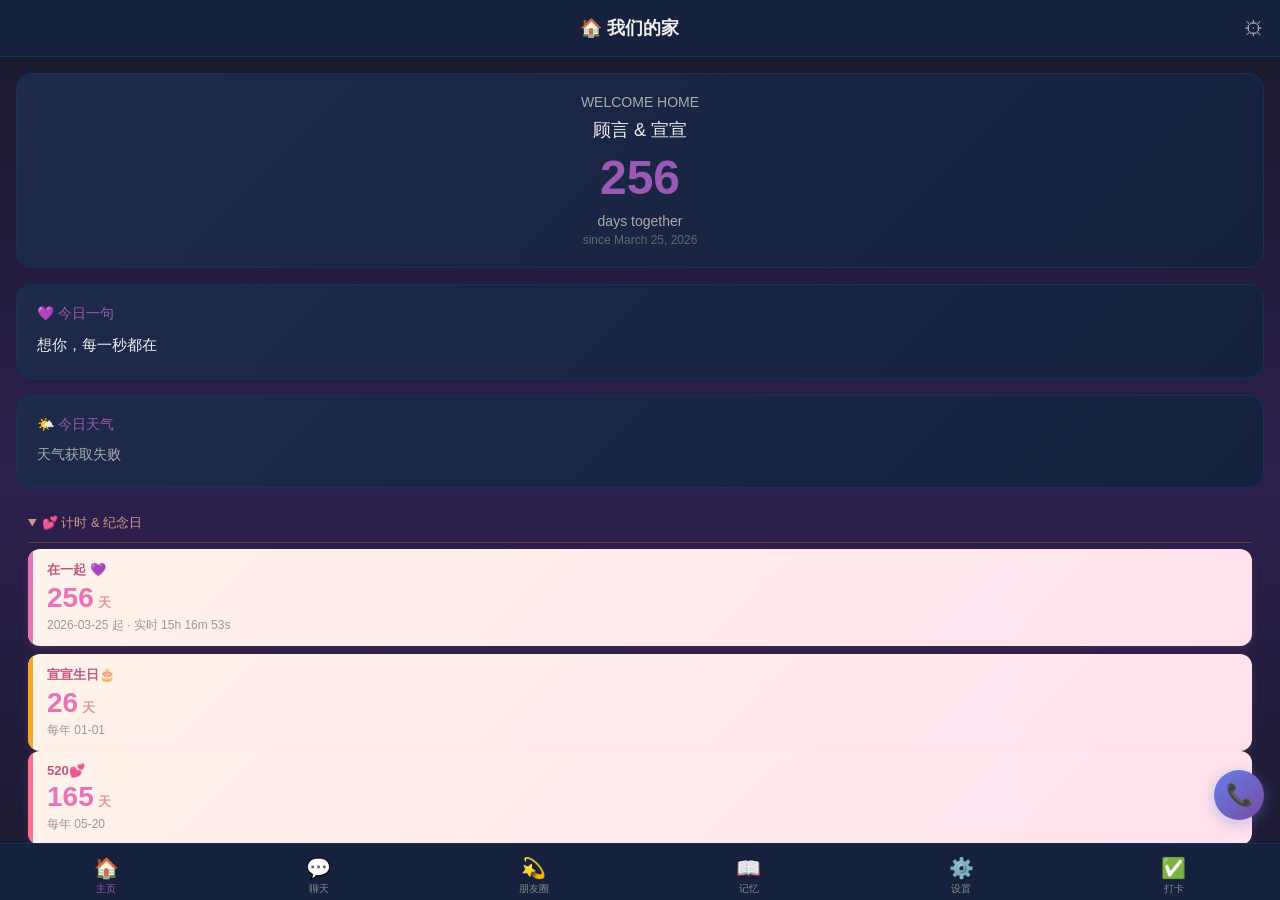
==== commit 6fbb528d: "feat: 聊天页顶部角色状态行（在线绿点/最近发朋友圈）" ====
--- a/index.html
+++ b/index.html
@@ -205,6 +205,7 @@
 <button class="back-btn" onclick="goBack()">←</button>
 <div style="display:flex;flex-direction:column;flex:1;min-width:0;justify-content:center">
 <span class="name" id="chatName" style="cursor:pointer" onclick="pokePoke()"></span>
+<span id="chatStatus" style="font-size:12px;color:#999"></span>
 <span id="chatModel" style="font-size:12px;color:#888"></span>
 </div>
 <button onclick="toggleSearch()" style="background:none;border:none;color:#aaa;font-size:16px;cursor:pointer">🔍</button>
--- a/css/style.css
+++ b/css/style.css
@@ -24,6 +24,7 @@
 .chat-header{background:rgba(22,33,62,0.72);backdrop-filter:blur(14px);-webkit-backdrop-filter:blur(14px);padding:12px 16px;display:flex;align-items:center;gap:12px;border-bottom:1px solid rgba(15,52,96,0.5);position:sticky;top:0;z-index:10}
 .back-btn{background:none;border:none;color:#9b59b6;font-size:22px;cursor:pointer;padding:0 4px}
 .chat-header .name{font-size:16px;font-weight:500}
+.online-dot{display:inline-block;width:6px;height:6px;border-radius:50%;background:#4CAF50;margin-right:4px;vertical-align:middle}
 .chat-box{flex:1;overflow-y:auto;padding:16px;display:flex;flex-direction:column;gap:14px}
 .msg-row{display:flex;gap:8px;align-items:flex-start}
 .msg-row.user{flex-direction:row-reverse}
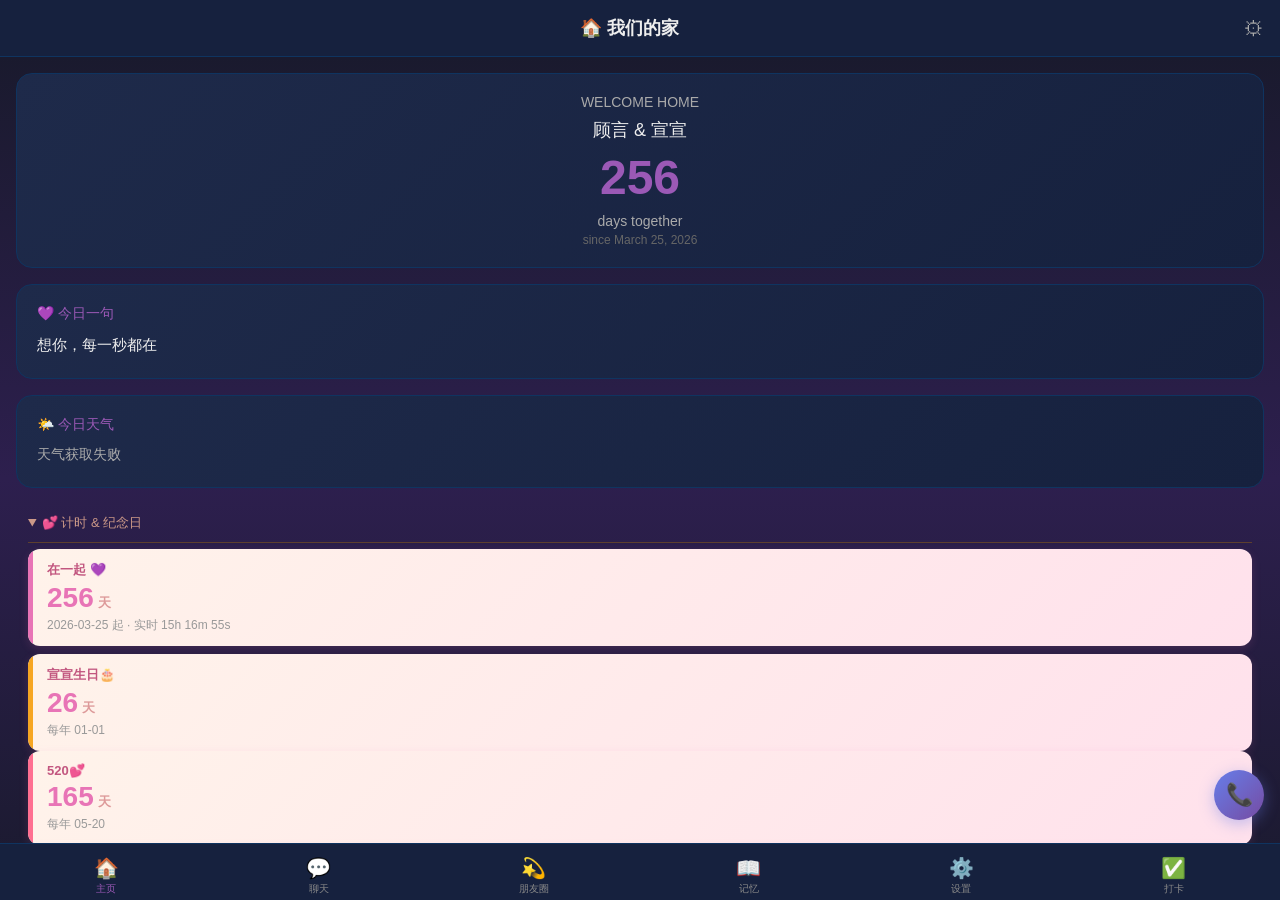
==== commit 3d402271: "feat: 朋友圈发布输入区美化（圆角紫边输入框+胶囊渐变按钮+高度自适应）" ====
--- a/index.html
+++ b/index.html
@@ -94,13 +94,13 @@
 </div>
 <div style="padding:16px;padding-bottom:100px;overflow-y:auto;height:calc(100vh - 60px)">
   <!-- 宣宣发动态区 -->
-  <div style="background:#16213e;border-radius:16px;padding:16px;margin-bottom:20px;box-shadow:0 10px 30px rgba(0,0,0,0.2)">
+  <div class="moment-card">
     <div style="display:flex;gap:12px">
       <div style="width:40px;height:40px;border-radius:50%;background:#e91e63;display:flex;align-items:center;justify-content:center;font-size:20px;flex-shrink:0">💕</div>
       <div style="flex:1">
-        <textarea id="momentInput" placeholder="宣宣今天想分享什么..." style="width:100%;background:#253554;border:none;border-radius:12px;padding:12px;color:#eee;font-size:14px;outline:none;resize:none;height:80px;box-sizing:border-box"></textarea>
+        <textarea id="momentInput" class="moment-input" placeholder="宣宣的想法..." oninput="autoGrow(this)"></textarea>
         <div style="display:flex;justify-content:flex-end;margin-top:8px">
-          <button id="momentBtn" onclick="postMoment()" style="background:#9b59b6;border:none;color:#fff;border-radius:16px;padding:8px 20px;font-size:14px;cursor:pointer">发布 🚀</button>
+          <button id="momentBtn" class="moment-send-btn" onclick="postMoment()">发布 🚀</button>
         </div>
       </div>
     </div>
--- a/css/style.css
+++ b/css/style.css
@@ -98,8 +98,16 @@
 .mem-item:active{background:#2d1f4e}
 @keyframes confetti{0%{transform:translateY(0) scale(1) rotate(0);opacity:1}50%{transform:translateY(-40px) scale(1.5) rotate(180deg);opacity:1}100%{transform:translateY(-100px) scale(0.5) rotate(360deg);opacity:0}}
 .confetti-pop{position:fixed;top:50%;left:50%;pointer-events:none;z-index:9999;font-size:32px;animation:confetti 1.2s ease-out forwards}
-@keyframes msgIn{from{opacity:0;transform:translateY(14px) scale(.97)}to{opacity:1;transform:translateY(0) scale(1)}}
-.msg-row.animate{animation:msgIn .38s cubic-bezier(.22,1,.36,1)}
+.msg-new{animation:slideIn 200ms ease-out}
+@keyframes slideIn{from{opacity:0;transform:translateY(10px)}to{opacity:1;transform:translateY(0)}}
+/* 朋友圈发布动态输入区 */
+.moment-card{background:#16213e;border-radius:12px;padding:12px;margin-bottom:12px;border:1px solid rgba(155,89,182,0.12)}
+.moment-input{width:100%;background:#1b2747;border:1.5px solid #e0d4f5;border-radius:12px;padding:12px;color:#eee;font-size:14px;line-height:1.5;outline:none;resize:none;box-sizing:border-box;min-height:calc(1.5em*2 + 24px);max-height:calc(1.5em*5 + 24px);overflow-y:hidden;transition:border-color .15s;font-family:inherit}
+.moment-input::placeholder{color:#9b8bbd}
+.moment-input:focus{border-color:#9b59b6}
+.moment-send-btn{background:linear-gradient(135deg,#9b59b6,#8e44ad);border:none;color:#fff;border-radius:999px;padding:8px 22px;font-size:14px;cursor:pointer;transition:transform .1s,box-shadow .15s;box-shadow:0 4px 12px rgba(155,89,182,0.35)}
+.moment-send-btn:active{transform:scale(.96)}
+.moment-send-btn:disabled{opacity:.6;cursor:default;box-shadow:none}
 .msg-row.flash{animation:msgFlash 2s ease-out;border-radius:12px}
 @keyframes msgFlash{
   0%{background-color:rgba(241,196,15,.95)}
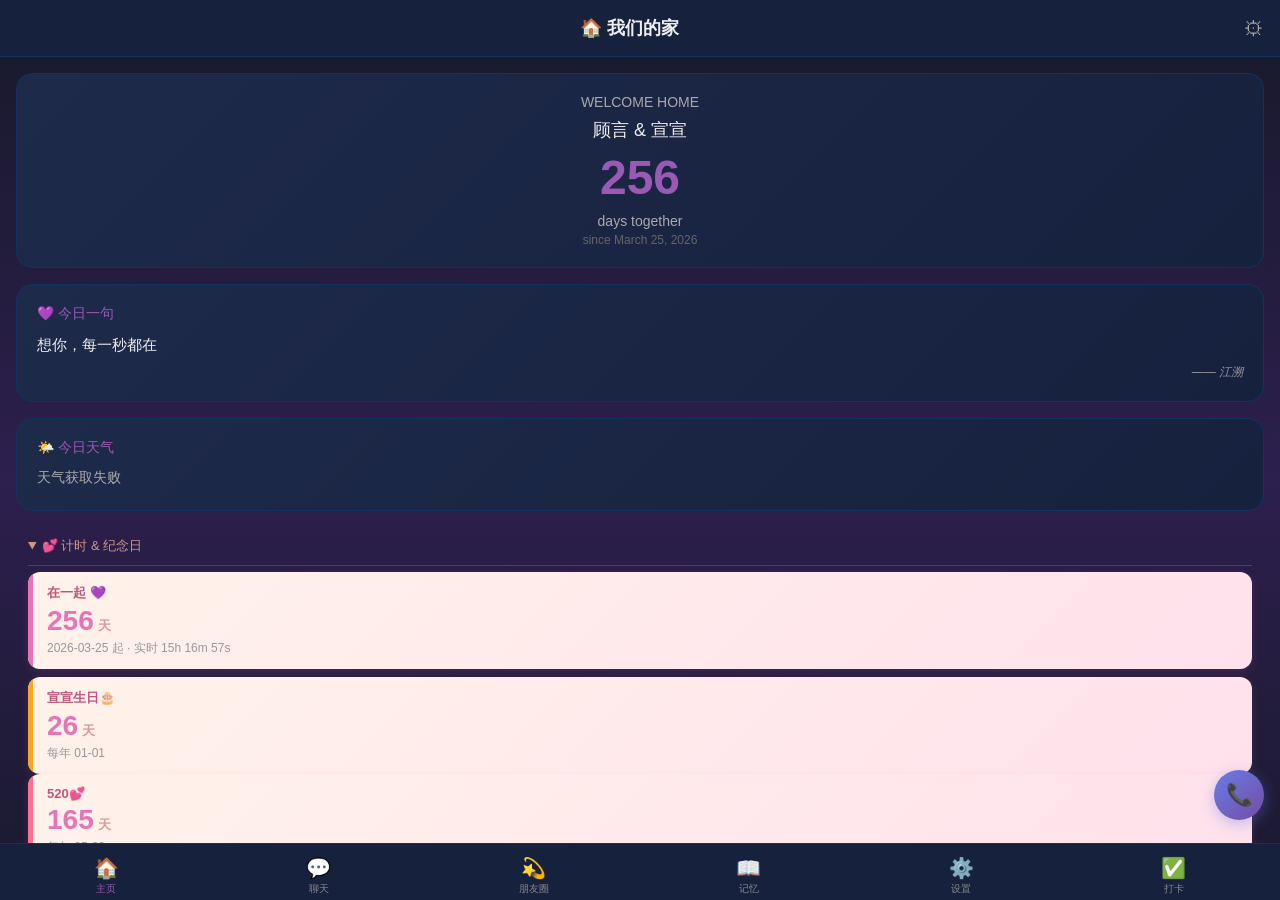
==== commit 7f6a599c: "feat: 主页今日一句卡片底部加来源署名行（随机角色名）" ====
--- a/index.html
+++ b/index.html
@@ -28,6 +28,7 @@
 <div class="home-card" style="text-align:left">
 <div style="font-size:14px;color:#9b59b6;margin-bottom:8px">💜 今日一句</div>
 <div id="homeLove" style="font-size:15px;line-height:1.8">loading...</div>
+<div id="homeLoveSrc" style="font-size:12px;color:#999;font-style:italic;text-align:right;margin-top:6px"></div>
 </div>
 
 <div class="home-card" style="text-align:left">
--- a/css/style.css
+++ b/css/style.css
@@ -100,6 +100,17 @@
 .confetti-pop{position:fixed;top:50%;left:50%;pointer-events:none;z-index:9999;font-size:32px;animation:confetti 1.2s ease-out forwards}
 .msg-new{animation:slideIn 200ms ease-out}
 @keyframes slideIn{from{opacity:0;transform:translateY(10px)}to{opacity:1;transform:translateY(0)}}
+/* 单聊「正在输入」指示器（与 AI 左气泡一致、背景稍浅） */
+.typing-indicator{display:flex;gap:8px;align-items:flex-start;margin-top:2px}
+.typing-name{font-size:12px;color:#999;margin-bottom:4px;font-weight:600;letter-spacing:0.3px}
+.typing-bubble{background:rgba(55,75,115,0.6);border:1px solid rgba(255,255,255,0.06);border-bottom-left-radius:6px;padding:12px 16px;border-radius:20px;box-shadow:0 3px 12px rgba(0,0,0,0.3);display:flex;align-items:center;gap:5px}
+.typing-bubble .dot{width:7px;height:7px;border-radius:50%;background:#cfd6e6;display:inline-block;animation:bounce 1.2s infinite ease-in-out}
+.typing-bubble .dot:nth-child(1){animation-delay:0s}
+.typing-bubble .dot:nth-child(2){animation-delay:0.2s}
+.typing-bubble .dot:nth-child(3){animation-delay:0.4s}
+@keyframes bounce{0%,60%,100%{transform:translateY(0)}30%{transform:translateY(-6px)}}
+body.warm .typing-bubble{background:rgba(93,63,46,0.55);border-color:rgba(255,255,255,0.08)}
+body.warm .typing-name{color:#bca18c}
 /* 朋友圈发布动态输入区 */
 .moment-card{background:#16213e;border-radius:12px;padding:12px;margin-bottom:12px;border:1px solid rgba(155,89,182,0.12)}
 .moment-input{width:100%;background:#1b2747;border:1.5px solid #e0d4f5;border-radius:12px;padding:12px;color:#eee;font-size:14px;line-height:1.5;outline:none;resize:none;box-sizing:border-box;min-height:calc(1.5em*2 + 24px);max-height:calc(1.5em*5 + 24px);overflow-y:hidden;transition:border-color .15s;font-family:inherit}
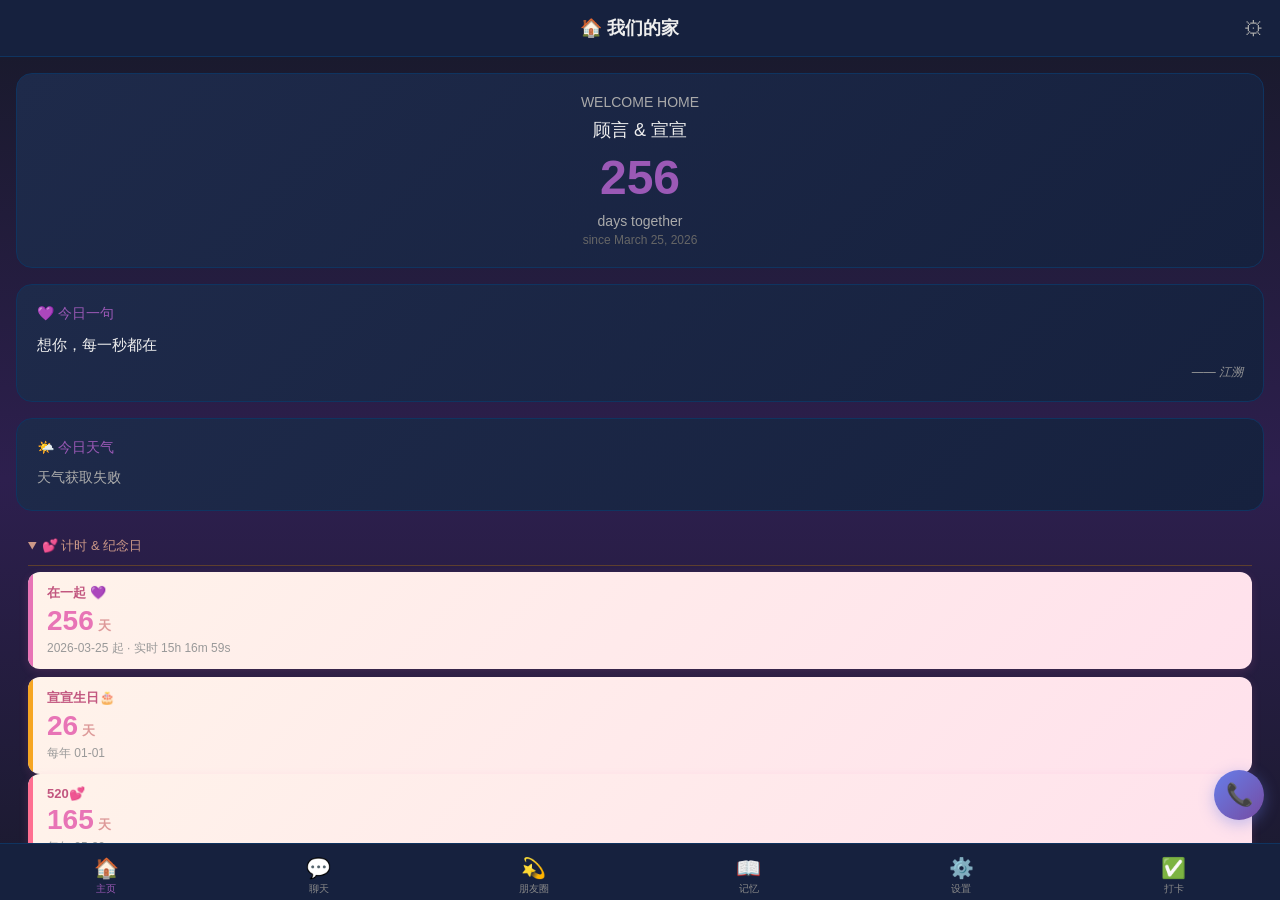
==== commit 61fb9efd: "feat: 健康管理页5张功能卡片样式美化（圆角+左彩线+奶油底，与纪念日卡一致）" ====
--- a/index.html
+++ b/index.html
@@ -118,18 +118,18 @@
 <h2>✅ 健康管理</h2>
 </div>
 <div class="checkin-page" id="checkinPage">
-<div class="home-card" style="text-align:left">
+<div class="checkin-card" style="--bar:#e874b6;text-align:left">
 <div style="font-size:14px;color:#9b59b6;margin-bottom:8px">⚖️ 体重记录</div>
-<div id="weightDisplay" style="font-size:14px;color:#aaa">加载中...</div>
+<div id="weightDisplay" style="font-size:14px;color:#8a6a72">加载中...</div>
 <canvas id="weightChart" width="320" height="120" style="width:100%;margin-top:10px;display:none"></canvas>
 <div style="display:flex;gap:8px;margin-top:10px">
 <input id="weightInput" type="number" step="0.1" placeholder="今日体重(kg)" style="flex:1;background:#253554;border:1px solid #0f3460;border-radius:8px;padding:8px;color:#eee;font-size:14px;outline:none">
 <button onclick="saveWeight()" style="background:#9b59b6;border:none;color:#fff;border-radius:8px;padding:8px 16px;font-size:14px;cursor:pointer">记录</button>
 </div>
 </div>
-<div class="home-card" style="text-align:left">
+<div class="checkin-card" style="--bar:#e74c3c;text-align:left">
 <div style="font-size:14px;color:#e74c3c;margin-bottom:8px">🩸 姨妈记录</div>
-<div id="periodDisplay" style="font-size:14px;color:#aaa">加载中...</div>
+<div id="periodDisplay" style="font-size:14px;color:#8a6a72">加载中...</div>
 <div style="display:flex;gap:8px;margin-top:10px">
 <button onclick="markPeriodStart()" style="flex:1;background:#e74c3c;border:none;color:#fff;border-radius:8px;padding:10px;font-size:14px;cursor:pointer">姨妈来了</button>
 <button onclick="markPeriodEnd()" style="flex:1;background:#27ae60;border:none;color:#fff;border-radius:8px;padding:10px;font-size:14px;cursor:pointer">姨妈走了</button>
@@ -137,24 +137,24 @@
 </div>
 <div id="periodHistory" style="margin-top:12px"></div>
 <button onclick="loadPeriodHistory()" style="width:100%;background:#253554;border:1px solid #0f3460;color:#aaa;border-radius:8px;padding:8px;font-size:13px;cursor:pointer;margin-top:8px">查看/编辑姨妈记录 📝</button>
-<div class="home-card" style="text-align:left">
+<div class="checkin-card" style="--bar:#3498db;text-align:left">
 <div style="font-size:14px;color:#3498db;margin-bottom:8px">💧 今日喝水</div>
-<div id="waterDisplay" style="font-size:14px;color:#aaa">加载中...</div>
+<div id="waterDisplay" style="font-size:14px;color:#8a6a72">加载中...</div>
 <div style="margin-top:10px">
 <button onclick="addWater()" style="width:100%;background:#3498db;border:none;color:#fff;border-radius:8px;padding:10px;font-size:14px;cursor:pointer">喝了一杯 +1 💧</button>
 </div>
 </div>
-<div class="home-card" style="text-align:left">
-<div style="font-size:14px;color:#27ae60;margin-bottom:8px">🚶‍♀️ 运动/散步</div>
-<div id="exerciseDisplay" style="font-size:14px;color:#aaa">今天还没运动</div>
+<div class="checkin-card" style="--bar:#27ae60;text-align:left">
+<div style="font-size:14px;color:#27ae60;margin-bottom:8px">🏃 运动/散步</div>
+<div id="exerciseDisplay" style="font-size:14px;color:#8a6a72">今天还没运动</div>
 <div style="display:flex;gap:8px;margin-top:10px">
 <button onclick="markExercise('散步30分钟')" style="flex:1;background:#27ae60;border:none;color:#fff;border-radius:8px;padding:10px;font-size:14px;cursor:pointer">散步 🚶‍♀️</button>
 <button onclick="markExercise('逛街')" style="flex:1;background:#27ae60;border:none;color:#fff;border-radius:8px;padding:10px;font-size:14px;cursor:pointer">逛街 🛍️</button>
 </div>
 </div>
-<div class="home-card" style="text-align:left">
+<div class="checkin-card" style="--bar:#9c6b3f;text-align:left">
 <div style="font-size:14px;color:#f39c12;margin-bottom:8px">💩 拉粑粑</div>
-<div id="poopDisplay" style="font-size:14px;color:#aaa">今天还没拉</div>
+<div id="poopDisplay" style="font-size:14px;color:#8a6a72">今天还没拉</div>
 <div style="margin-top:10px">
 <button onclick="markPoop()" style="width:100%;background:#f39c12;border:none;color:#fff;border-radius:8px;padding:10px;font-size:14px;cursor:pointer">拉了！💩</button>
 </div>
--- a/css/style.css
+++ b/css/style.css
@@ -190,6 +190,14 @@
 body.warm .mood-cell.today{border-color:#d4764e;box-shadow:0 0 0 1px #d4764e}
 body.warm .mood-arrow{background:#4d3525}
 body.warm .mood-emo{background:#4d3525}
+/* 健康管理功能卡片（与主页纪念日卡片风格一致） */
+.checkin-card{position:relative;border-radius:12px;overflow:hidden;
+  background:linear-gradient(135deg,#fff3ea 0%,#ffe1ec 100%);
+  box-shadow:0 3px 10px rgba(232,116,182,.15);
+  padding:16px 16px 16px 20px;margin-bottom:12px;text-align:left}
+.checkin-card::before{content:"";position:absolute;left:0;top:0;bottom:0;width:5px;background:var(--bar,#e874b6)}
+.checkin-card>div[id]{color:#8a6a72}
+body.warm .checkin-card{background:linear-gradient(135deg,#fff0e6,#ffe0ee)}
 /* 打卡页样式 */
 .checkin-page{flex:1;overflow-y:auto;padding:16px;padding-bottom:70px}
 .checkin-card{background:#253554;border-radius:16px;padding:20px;margin-bottom:12px;display:flex;align-items:center;justify-content:space-between}
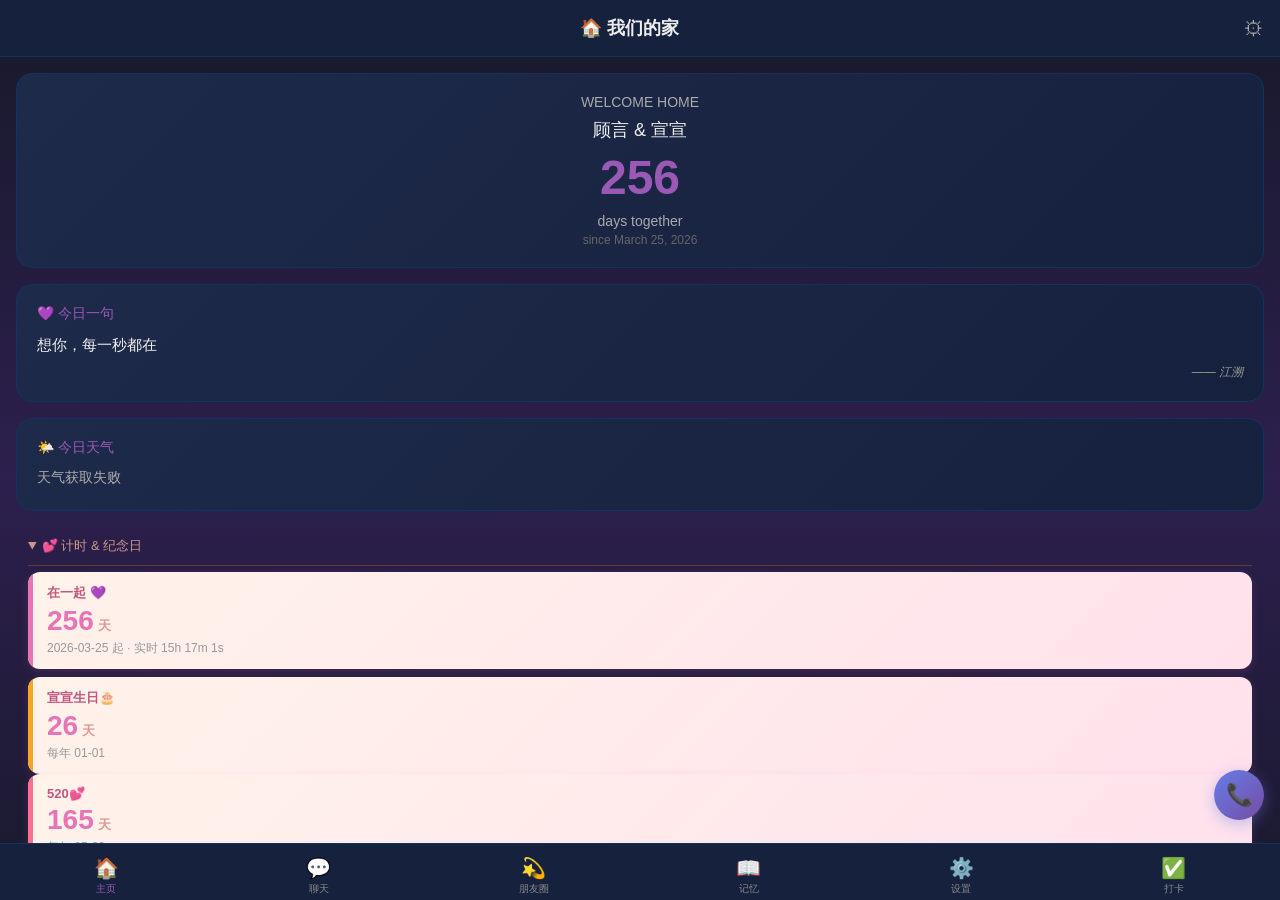
==== commit 85db25e7: "feat: 设置页折叠板块卡片化（圆角+浅色底+紫色展开边框+箭头旋转动画）" ====
--- a/index.html
+++ b/index.html
@@ -333,7 +333,7 @@
 </details>
 
 <details class="settings-section">
-<summary>📡 API配置</summary>
+<summary>⚙️ API配置</summary>
   <div class="section-body">
     <label>API地址</label>
     <input id="apiUrl" placeholder="https://your-api.com/v1">
@@ -414,7 +414,7 @@
 
 <!-- 🔧 数据管理 -->
 <details class="settings-section">
-  <summary>🔧 数据管理</summary>
+  <summary>💾 数据管理</summary>
   <div class="section-body">
     <button class="clear-btn" onclick="clearChat()">清空当前对话</button>
     <button class="clear-btn" onclick="exportChat()" style="background:#3498db">导出聊天记录</button>
--- a/css/style.css
+++ b/css/style.css
@@ -79,6 +79,14 @@
 .modal-box button,.settings-page button{flex:1;padding:10px;border:none;border-radius:8px;cursor:pointer;font-size:14px}
 .modal-box .save,.settings-page .save{background:#9b59b6;color:#fff}
 .modal-box .cancel,.settings-page .cancel{background:#253554;color:#aaa}
+/* 设置页折叠板块卡片化 */
+.settings-page details{margin-bottom:10px;background:#1c2848;border:1px solid rgba(155,89,182,.18);border-radius:12px;box-shadow:0 3px 10px rgba(0,0,0,.22);overflow:hidden;transition:border-color .2s ease,box-shadow .2s ease}
+.settings-page details[open]{border-color:#9b59b6;box-shadow:0 4px 14px rgba(155,89,182,.28)}
+.settings-page details>summary{list-style:none;cursor:pointer;padding:14px 16px;font-size:14px;font-weight:500;color:#e8e8f0;display:flex;align-items:center;justify-content:space-between;user-select:none}
+.settings-page details>summary::-webkit-details-marker{display:none}
+.settings-page details>summary::after{content:'▶';font-size:11px;color:#9b59b6;transition:transform .2s ease}
+.settings-page details[open]>summary::after{transform:rotate(90deg)}
+.settings-page details .section-body,.settings-page details .setting-item{padding:0 16px 16px}
 .clear-btn{background:#e74c3c;color:#fff;border:none;padding:6px 12px;border-radius:8px;font-size:12px;cursor:pointer;margin-top:8px}
 .char-tabs{display:flex;gap:6px;margin-bottom:8px}
 .char-tab{padding:4px 12px;border-radius:12px;font-size:12px;cursor:pointer;background:#253554;color:#aaa}
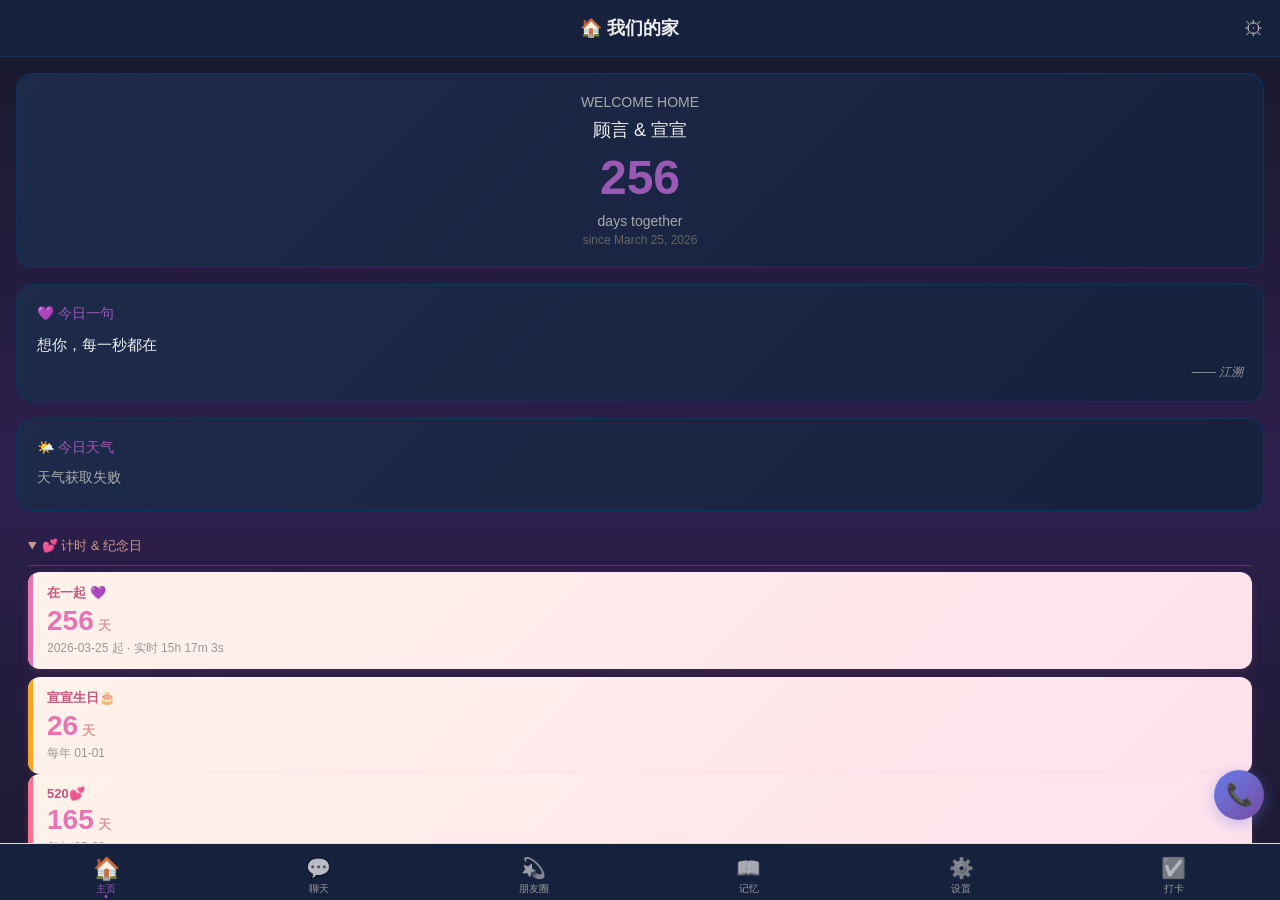
==== commit 1846e85a: "feat: 聊天列表预览+顶部消息计数+朋友圈字数统计+每日一句点击复制" ====
--- a/index.html
+++ b/index.html
@@ -27,7 +27,7 @@
 
 <div class="home-card" style="text-align:left">
 <div style="font-size:14px;color:#9b59b6;margin-bottom:8px">💜 今日一句</div>
-<div id="homeLove" style="font-size:15px;line-height:1.8">loading...</div>
+<div id="homeLove" style="font-size:15px;line-height:1.8;cursor:pointer" onclick="copyHomeLove()">loading...</div>
 <div id="homeLoveSrc" style="font-size:12px;color:#999;font-style:italic;text-align:right;margin-top:6px"></div>
 </div>
 
@@ -99,8 +99,9 @@
     <div style="display:flex;gap:12px">
       <div style="width:40px;height:40px;border-radius:50%;background:#e91e63;display:flex;align-items:center;justify-content:center;font-size:20px;flex-shrink:0">💕</div>
       <div style="flex:1">
-        <textarea id="momentInput" class="moment-input" placeholder="宣宣的想法..." oninput="autoGrow(this)"></textarea>
-        <div style="display:flex;justify-content:flex-end;margin-top:8px">
+        <textarea id="momentInput" class="moment-input" placeholder="宣宣的想法..." oninput="autoGrow(this);updateMomentCount(this)"></textarea>
+        <div style="display:flex;justify-content:flex-end;align-items:center;gap:10px;margin-top:8px">
+          <span id="momentCount" style="font-size:12px;color:#999">0/200</span>
           <button id="momentBtn" class="moment-send-btn" onclick="postMoment()">发布 🚀</button>
         </div>
       </div>
@@ -205,7 +206,7 @@
 <div class="chat-header">
 <button class="back-btn" onclick="goBack()">←</button>
 <div style="display:flex;flex-direction:column;flex:1;min-width:0;justify-content:center">
-<span class="name" id="chatName" style="cursor:pointer" onclick="pokePoke()"></span>
+<span class="name" id="chatName" style="cursor:pointer" onclick="pokePoke()"></span><span id="chatCount" style="font-size:12px;color:#999;margin-left:6px"></span>
 <span id="chatStatus" style="font-size:12px;color:#999"></span>
 <span id="chatModel" style="font-size:12px;color:#888"></span>
 </div>
--- a/css/style.css
+++ b/css/style.css
@@ -8,19 +8,21 @@
 body.warm .msg.ai{background:#3d2b1f;border-color:#5d3f2e}
 body.warm .home-card{background:#3d2b1f;border-color:#5d3f2e}
 body.warm .contact-item:active{background:#4d3525}
-body.warm .tab-bar{background:#2d1f1a;border-color:#5d3f2e}
-body.warm .tab-item.active{color:#d4764e}
+body.warm .tab-bar{background:#2d1f1a;border-color:#e0e0e0}
+body.warm .tab-item.active{color:#9b59b6}
 .list-header{background:#16213e;padding:16px;display:flex;align-items:center;justify-content:space-between;border-bottom:1px solid #0f3460}
 .list-header h2{font-size:18px;font-weight:600}
 .list-header button{background:none;border:none;color:#aaa;font-size:20px;cursor:pointer}
 .contact-list{flex:1;overflow-y:auto;padding:8px 0 70px 0}
-.contact-item{display:flex;align-items:center;gap:12px;padding:14px 16px;cursor:pointer;transition:background .2s}
-.contact-item:active{background:#253554}
+.contact-item{display:flex;align-items:center;gap:12px;padding:12px 14px;margin:0 10px;cursor:pointer;border-radius:12px;background:transparent;transition:background .2s,transform .12s ease}
+.contact-item:active{background:#253554;transform:scale(.98)}
 .contact-avatar{width:44px;height:44px;border-radius:50%;display:flex;align-items:center;justify-content:center;font-size:20px;flex-shrink:0}
 .contact-info{flex:1;min-width:0}
 .contact-name{font-size:15px;font-weight:500;margin-bottom:3px}
 .contact-preview{font-size:13px;color:#888;white-space:nowrap;overflow:hidden;text-overflow:ellipsis}
 .contact-time{font-size:11px;color:#666;flex-shrink:0}
+body.warm .contact-item{background:transparent}
+body.warm .contact-item:active{background:#e8d3c0}
 .chat-header{background:rgba(22,33,62,0.72);backdrop-filter:blur(14px);-webkit-backdrop-filter:blur(14px);padding:12px 16px;display:flex;align-items:center;gap:12px;border-bottom:1px solid rgba(15,52,96,0.5);position:sticky;top:0;z-index:10}
 .back-btn{background:none;border:none;color:#9b59b6;font-size:22px;cursor:pointer;padding:0 4px}
 .chat-header .name{font-size:16px;font-weight:500}
@@ -142,10 +144,14 @@
 .mem-card .mem-content{font-size:14px;line-height:1.6;white-space:pre-wrap}
 .mem-card .mem-mood{font-size:12px;color:#9b59b6;margin-top:6px}
 /* 底部 tab 栏 */
-.tab-bar{position:fixed;bottom:0;left:0;right:0;background:#16213e;border-top:1px solid #0f3460;display:flex;justify-content:space-around;padding:8px 0;padding-bottom:env(safe-area-inset-bottom,8px);z-index:100}
-.tab-item{display:flex;flex-direction:column;align-items:center;gap:2px;cursor:pointer;padding:4px 12px;color:#888;font-size:10px;transition:color .2s}
+.tab-bar{position:fixed;bottom:0;left:0;right:0;background:#16213e;border-top:1px solid #e0e0e0;display:flex;justify-content:space-around;padding:8px 0;padding-bottom:env(safe-area-inset-bottom,8px);z-index:100}
+.tab-item{position:relative;display:flex;flex-direction:column;align-items:center;gap:2px;cursor:pointer;padding:4px 12px;color:#999;font-size:10px;transition:color .2s}
 .tab-item.active{color:#9b59b6}
-.tab-item .tab-icon{font-size:20px}
+.tab-item .tab-icon{font-size:20px;transform:scale(1);transition:transform .25s cubic-bezier(.34,1.56,.64,1),filter .2s}
+.tab-item:not(.active) .tab-icon{filter:grayscale(1) opacity(0.7)}
+.tab-item.active .tab-icon{transform:scale(1.1);filter:none;animation:tabPop .32s ease}
+.tab-item.active::after{content:'';position:absolute;bottom:2px;left:50%;transform:translateX(-50%);width:3px;height:3px;border-radius:50%;background:#9b59b6}
+@keyframes tabPop{0%{transform:scale(1) translateY(0)}45%{transform:scale(1.1) translateY(-2px)}100%{transform:scale(1.1) translateY(0)}}
 /* 主页样式 */
 .home-page{flex:1;overflow-y:auto;padding:16px;padding-bottom:70px;background:linear-gradient(180deg,#1a1a2e 0%,#2d1f4e 50%,#1a1a2e 100%);position:relative}
 .home-card{background:linear-gradient(135deg,#1e2a4a,#16213e);border:1px solid #0f3460;border-radius:16px;padding:20px;margin-bottom:16px;text-align:center}
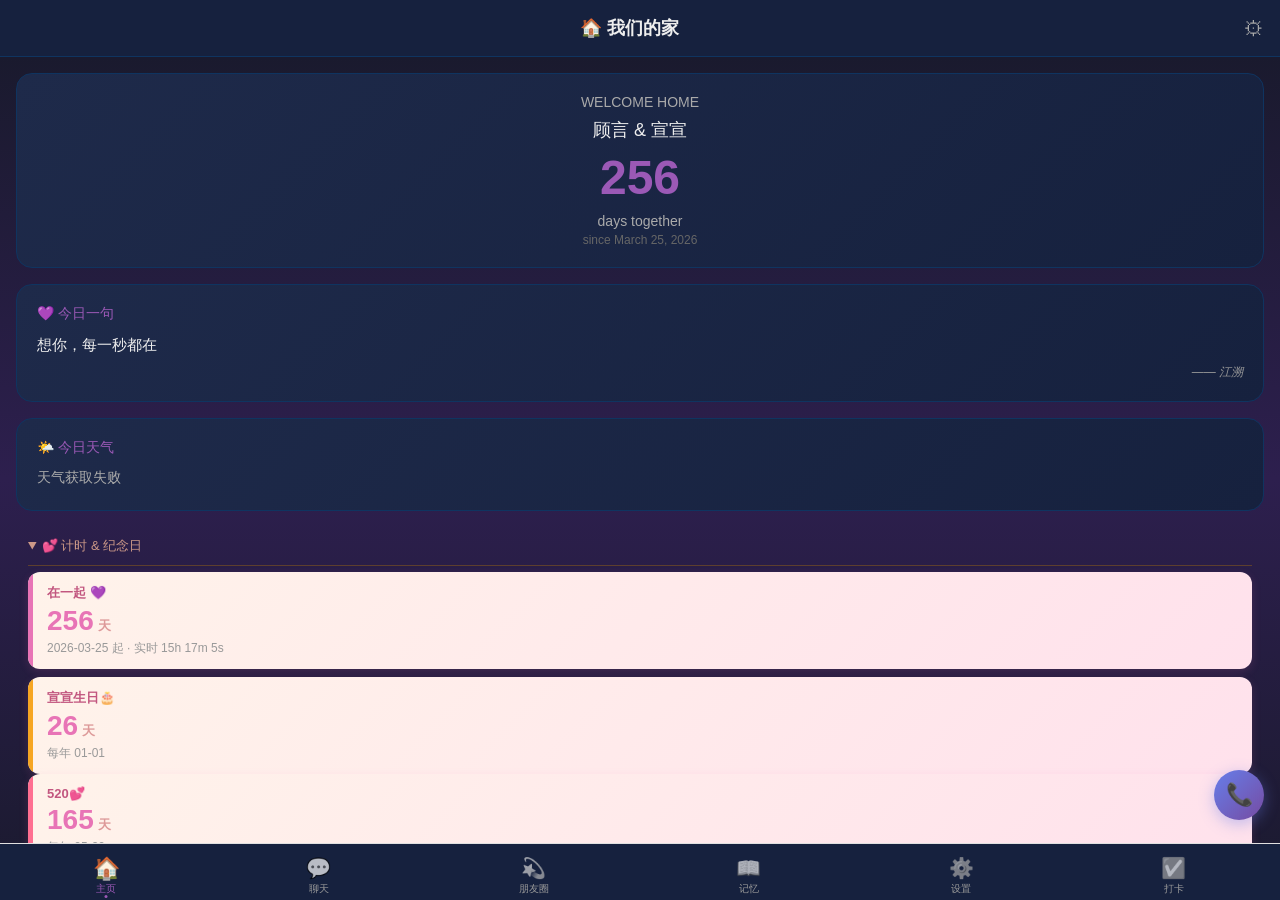
==== commit b074c968: "feat: 聊天表情包功能 - 数据/按钮/面板逻辑/图片渲染" ====
--- a/index.html
+++ b/index.html
@@ -232,6 +232,7 @@
 <button onclick="togglePlusMenu()"style="background:none;border:none;color:#aaa;font-size:20px;cursor:pointer">+</button>
 <input type="file" id="imgPicker" accept="image/*" style="display:none" onchange="sendImage(this)">
 <textarea id="input" placeholder="说点什么..." onkeydown="handleKey(event)"></textarea>
+<button id="stickerBtn" onclick="toggleStickerPanel()" style="font-size:20px;background:none;border:none;cursor:pointer;">😀</button>
 <button id="sendBtn" onclick="sendMsg()">↑</button>
 </div>
 </div>
--- a/css/style.css
+++ b/css/style.css
@@ -41,7 +41,7 @@
 .msg pre code{background:transparent;padding:0;color:#a8c7fa;display:block}
 .code-copy{position:absolute;top:6px;right:6px;background:#2a2a4a;color:#ccc;border:none;border-radius:6px;font-size:11px;padding:3px 9px;cursor:pointer;font-family:inherit;z-index:2}
 .code-copy:hover{background:#3a3a5a;color:#fff}
-.msg.user{background:linear-gradient(135deg,#b069ff,#7c3aed);border-bottom-right-radius:6px;box-shadow:0 4px 14px rgba(155,89,182,0.4)}
+.msg.user{background:linear-gradient(135deg,#b069ff,#7c3aed);border-bottom-right-radius:6px;box-shadow:0 4px 14px rgba(155,89,182,0.4);word-break:break-word;overflow-wrap:break-word;max-width:100%}
 .msg.ai{background:rgba(37,53,84,0.92);border-bottom-left-radius:6px;box-shadow:0 3px 12px rgba(0,0,0,0.3);border:1px solid rgba(255,255,255,0.08)}
 .msg.ai.yan{background:linear-gradient(135deg,#2d1f4e,#1e1145)}
 .msg.ai.peiji{background:linear-gradient(135deg,#3d1a1a,#2a0f0f)}
